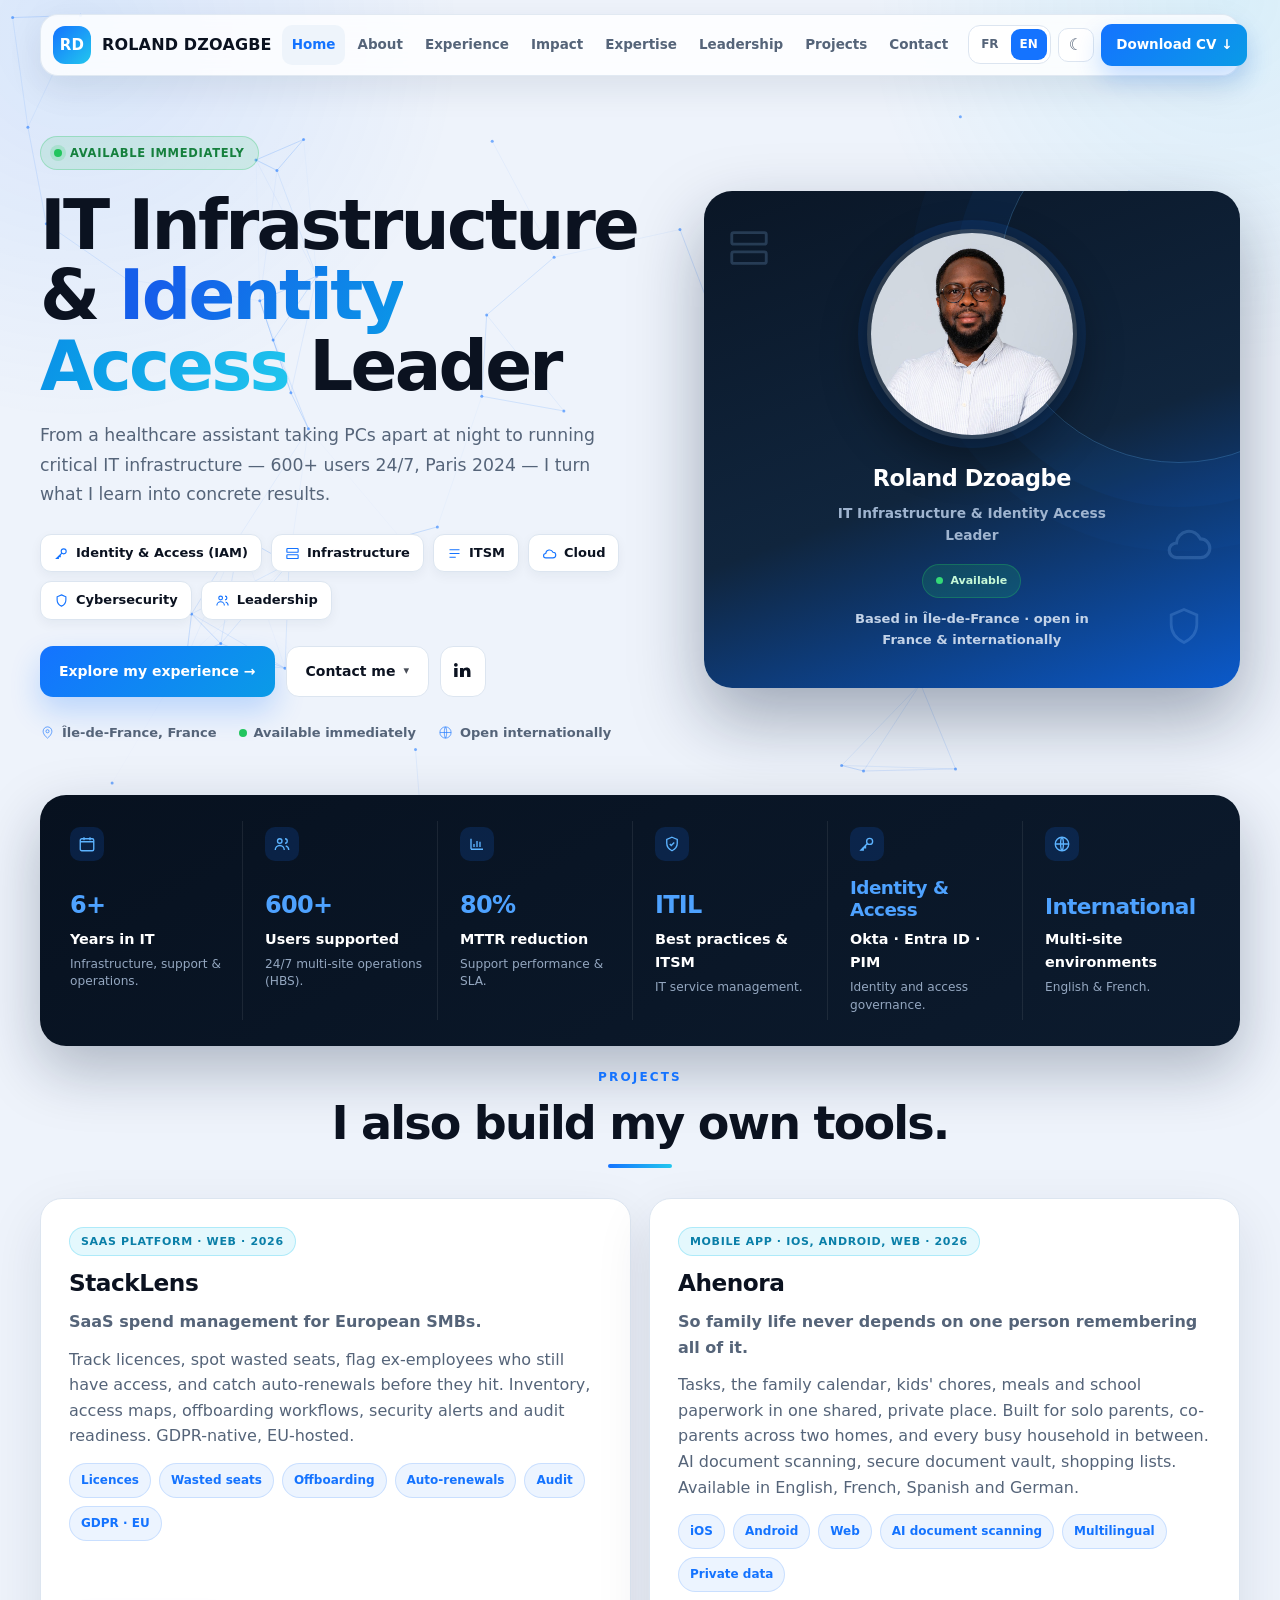
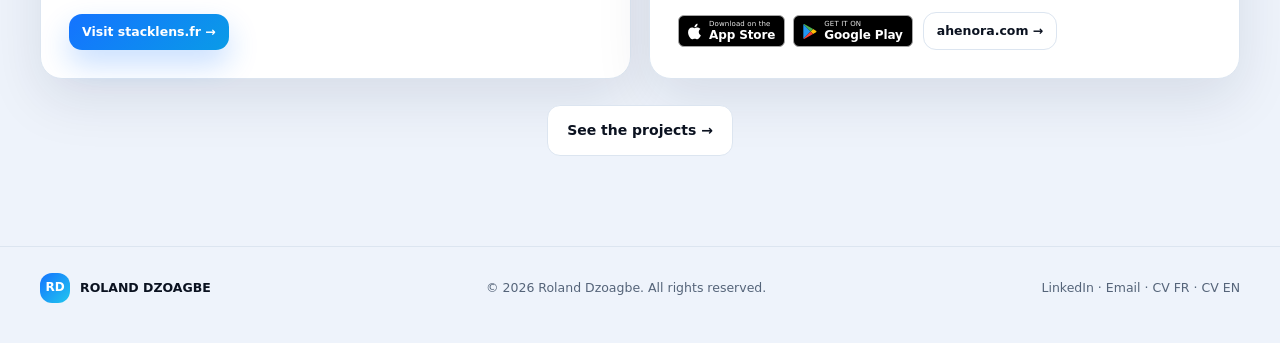
==== index.html @ 58fcc9ec "Align CV and portfolio dates with the official career record Bensoussan (Feb 2019 - Apr 2020, operat" ====
<!doctype html>
<html lang="fr">
<head>
  <meta charset="utf-8">
  <meta name="viewport" content="width=device-width, initial-scale=1">
  <title>Roland Dzoagbe | IT Infrastructure & Service Delivery Leader</title>
  <meta name="description" content="Roland Dzoagbe — Responsable Infrastructure, Opérations et Service Delivery IT. Microsoft 365, Azure, cybersécurité, ITSM et leadership.">
  <link rel="canonical" href="https://rdzoagbe.github.io/Portfolio.RDzoagbe/">
  <meta property="og:type" content="website">
  <meta property="og:url" content="https://rdzoagbe.github.io/Portfolio.RDzoagbe/">
  <meta property="og:site_name" content="Roland Dzoagbe — Portfolio">
  <meta property="og:title" content="Roland Dzoagbe | IT Infrastructure & Service Delivery Leader">
  <meta property="og:description" content="Roland Dzoagbe — Responsable Infrastructure, Opérations et Service Delivery IT. Microsoft 365, Azure, cybersécurité, ITSM et leadership.">
  <meta property="og:image" content="https://rdzoagbe.github.io/Portfolio.RDzoagbe/profile.jpg">
  <meta property="og:locale" content="fr_FR">
  <meta property="og:locale:alternate" content="en_US">
  <meta name="twitter:card" content="summary_large_image">
  <meta name="twitter:title" content="Roland Dzoagbe | IT Infrastructure & Service Delivery Leader">
  <meta name="twitter:description" content="Roland Dzoagbe — Responsable Infrastructure, Opérations et Service Delivery IT. Microsoft 365, Azure, cybersécurité, ITSM et leadership.">
  <meta name="twitter:image" content="https://rdzoagbe.github.io/Portfolio.RDzoagbe/profile.jpg">
  <meta name="color-scheme" content="light dark">
  <meta name="theme-color" content="#07111f">
  <meta name="build" content="20261009113933">
  <link rel="stylesheet" href="styles.css?v=20261009113933">
</head>
<body>
  <header class="nav" aria-label="Navigation principale">
    <a class="brand" href="index.html"><span class="logo">RD</span><span>ROLAND DZOAGBE</span></a>
    <nav class="navlinks">
      <a href="index.html" data-i18n="nav.home">Accueil</a><a href="about.html" data-i18n="nav.about">À propos</a><a href="experience.html" data-i18n="nav.exp">Expérience</a><a href="impact.html" data-i18n="nav.impact">Impact</a><a href="expertise.html" data-i18n="nav.expertise">Expertises</a><a href="leadership.html" data-i18n="nav.leadership">Leadership</a><a href="projects.html" data-i18n="nav.projects">Projets</a><a href="contact.html" data-i18n="nav.contact">Contact</a>
    </nav>
    <button class="icon-btn menu" id="menuBtn" type="button" aria-label="Menu">☰</button>
    <div class="nav-actions">
      <div class="lang" aria-label="Langue"><button id="frBtn" class="active" type="button">FR</button><button id="enBtn" type="button">EN</button></div>
      <button class="icon-btn" id="themeBtn" type="button" aria-label="Thème">☾</button>
      <a class="nav-cv" href="contact.html" data-i18n="nav.cv">Télécharger CV ↓</a>
    </div>
  </header>

  <main id="top">
<div class="page" id="home">
    <!-- HERO -->
    <section class="hero"><div class="container hero-grid">
      <div class="hero-copy reveal">
        <span class="badge" data-i18n="hero.badge">Disponible immédiatement</span>
        <h1><span data-i18n="hero.h1a">IT Infrastructure &amp; </span><span class="gradient" data-i18n="hero.h1b">Identity Access</span><span data-i18n="hero.h1c"> Leader</span></h1>
        <p class="hero-sub" data-i18n="hero.sub">Parti d'aide-soignant qui démontait des PC le soir, je pilote aujourd'hui des infrastructures IT critiques — 600+ utilisateurs en 24/7, Paris 2024 — en transformant ce que j'apprends en résultats concrets.</p>
        <div class="pills">
          <span class="pill"><svg viewBox="0 0 24 24" fill="none" stroke-width="1.8"><circle cx="15.5" cy="8.5" r="4"/><path d="M12.6 11.4L4 20v0h3v-3h3v-3z"/></svg><span data-i18n="pill.iam">Identités &amp; accès (IAM)</span></span>
          <span class="pill"><svg viewBox="0 0 24 24" fill="none" stroke-width="1.8"><rect x="3" y="4" width="18" height="6" rx="1"/><rect x="3" y="14" width="18" height="6" rx="1"/><path d="M7 7h.01M7 17h.01"/></svg><span data-i18n="pill.infra">Infrastructure</span></span>
          <span class="pill"><svg viewBox="0 0 24 24" fill="none" stroke-width="1.8"><path d="M4 6h16M4 12h16M4 18h10"/></svg>ITSM</span>
          <span class="pill"><svg viewBox="0 0 24 24" fill="none" stroke-width="1.8"><path d="M17.5 19a4.5 4.5 0 0 0 0-9 6 6 0 0 0-11.5 2A3.5 3.5 0 0 0 6 19z"/></svg>Cloud</span>
          <span class="pill"><svg viewBox="0 0 24 24" fill="none" stroke-width="1.8"><path d="M12 3l7 3v5c0 4.5-3 8-7 10-4-2-7-5.5-7-10V6z"/></svg>Cybersecurity</span>
          <span class="pill"><svg viewBox="0 0 24 24" fill="none" stroke-width="1.8"><circle cx="9" cy="8" r="3"/><path d="M3 20a6 6 0 0 1 12 0M16 5a3 3 0 0 1 0 6M21 20a6 6 0 0 0-4-5.6"/></svg>Leadership</span>
        </div>
        <div class="hero-actions">
          <a class="btn btn-primary" href="experience.html" data-i18n="hero.cta1">Découvrir mon parcours →</a>
          <div class="cdrop" id="cdrop">
            <button class="btn" id="contactBtn" type="button" aria-haspopup="true" aria-expanded="false"><span data-i18n="hero.cta2">Me contacter</span><span class="caret" aria-hidden="true">▾</span></button>
            <div class="cmenu" id="contactMenu" role="menu" aria-label="Contact">
              <a role="menuitem" href="mailto:rolanddzoagbe@gmail.com"><svg viewBox="0 0 24 24"><rect x="3" y="5" width="18" height="14" rx="2"/><path d="M3 7l9 6 9-6"/></svg>rolanddzoagbe@gmail.com</a>
              <a role="menuitem" href="tel:+33782884646"><svg viewBox="0 0 24 24"><path d="M22 16.9v3a2 2 0 0 1-2.2 2 19.8 19.8 0 0 1-8.6-3.1 19.5 19.5 0 0 1-6-6 19.8 19.8 0 0 1-3.1-8.7A2 2 0 0 1 4.1 2h3a2 2 0 0 1 2 1.7c.1 1 .4 1.9.7 2.8a2 2 0 0 1-.5 2.1L8.1 9.9a16 16 0 0 0 6 6l1.3-1.2a2 2 0 0 1 2.1-.5c.9.3 1.8.6 2.8.7a2 2 0 0 1 1.7 2z"/></svg>+33 7 82 88 46 46</a>
              <a role="menuitem" href="https://linkedin.com/in/r-dz" target="_blank" rel="noopener"><svg viewBox="0 0 24 24"><rect x="2" y="2" width="20" height="20" rx="3"/><path d="M6 9v8M6 6.5v.01M10 17v-4a2 2 0 0 1 4 0v4M10 11v6" stroke-width="1.6"/></svg>linkedin.com/in/r-dz</a>
              <a role="menuitem" href="https://github.com/rdzoagbe" target="_blank" rel="noopener"><svg viewBox="0 0 24 24"><path d="M9 19c-4 1.5-4-2-6-2m12 4v-3.5a3 3 0 0 0-.9-2.6c3-.3 6-1.5 6-6.6a5 5 0 0 0-1.4-3.5 4.6 4.6 0 0 0-.1-3.5s-1.1-.3-3.6 1.4a12 12 0 0 0-6.5 0C6.6 1.4 5.5 1.7 5.5 1.7a4.6 4.6 0 0 0-.1 3.5A5 5 0 0 0 4 8.7c0 5.1 3 6.3 6 6.6a3 3 0 0 0-.9 2.3V21"/></svg>github.com/rdzoagbe</a>
            </div>
          </div>
          <a class="btn btn-icon" href="https://linkedin.com/in/r-dz" target="_blank" rel="noopener" aria-label="LinkedIn"><svg width="18" height="18" viewBox="0 0 24 24" fill="currentColor"><path d="M4.98 3.5A2.5 2.5 0 1 1 0 3.5a2.5 2.5 0 0 1 4.98 0zM.25 8h4.5v12H.25zM8 8h4.3v1.64h.06c.6-1.13 2.06-2.32 4.24-2.32 4.54 0 5.37 2.99 5.37 6.88V20h-4.5v-5.9c0-1.41-.03-3.22-1.96-3.22-1.96 0-2.26 1.53-2.26 3.11V20H8z"/></svg></a>
        </div>
        <div class="hero-meta">
          <span><svg viewBox="0 0 24 24"><path d="M12 21s-7-5.2-7-11a7 7 0 0 1 14 0c0 5.8-7 11-7 11z"/><circle cx="12" cy="10" r="2.5"/></svg><span data-i18n="hero.loc">Île-de-France, France</span></span>
          <span><span class="dotg"></span><span data-i18n="hero.avail">Disponible immédiatement</span></span>
          <span><svg viewBox="0 0 24 24"><circle cx="12" cy="12" r="9"/><path d="M3 12h18M12 3c2.5 2.5 2.5 15 0 18M12 3c-2.5 2.5-2.5 15 0 18"/></svg><span data-i18n="hero.intl">Ouvert à l'international</span></span>
        </div>
      </div>
      <aside class="hero-card reveal">
        <div class="hc-icons">
          <svg style="width:46px;height:46px;left:22px;top:34px" viewBox="0 0 24 24"><rect x="3" y="4" width="18" height="6" rx="1"/><rect x="3" y="14" width="18" height="6" rx="1"/></svg>
          <svg style="width:50px;height:50px;right:26px;bottom:120px" viewBox="0 0 24 24"><path d="M17.5 19a4.5 4.5 0 0 0 0-9 6 6 0 0 0-11.5 2A3.5 3.5 0 0 0 6 19z"/></svg>
          <svg style="width:44px;height:44px;right:34px;bottom:40px" viewBox="0 0 24 24"><path d="M12 3l7 3v5c0 4.5-3 8-7 10-4-2-7-5.5-7-10V6z"/></svg>
        </div>
        <div class="portrait"><img src="./profile.jpg" alt="Roland Dzoagbe" loading="eager" onerror="this.style.display='none';this.nextElementSibling.style.display='flex'"><span class="initials">RD</span></div>
        <div class="hc-name">Roland Dzoagbe</div>
        <div class="hc-role" data-i18n="hero.cardrole">Responsable Infrastructure IT &amp; Gestion des identités</div>
        <div class="hc-tag"><span class="av" data-i18n="hero.cardav">Disponible</span><p data-i18n="hero.cardtxt">Basé en Île-de-France · ouvert France &amp; international</p></div>
      </aside>
    </div></section>

    <!-- STATS -->
    <div class="container reveal"><div class="stats-wrap"><div class="stats">
      <div class="stat"><span class="ic"><svg viewBox="0 0 24 24"><rect x="3" y="5" width="18" height="16" rx="2"/><path d="M3 9h18M8 3v4M16 3v4"/></svg></span><span class="val">6+</span><b data-i18n="st.1b">Ans d'expérience IT</b><span data-i18n="st.1d">Infrastructure, support & opérations.</span></div>
      <div class="stat"><span class="ic"><svg viewBox="0 0 24 24"><circle cx="9" cy="8" r="3"/><path d="M3 20a6 6 0 0 1 12 0M16 5a3 3 0 0 1 0 6M21 20a6 6 0 0 0-4-5.6"/></svg></span><span class="val">600+</span><b data-i18n="st.2b">Utilisateurs accompagnés</b><span data-i18n="st.2d">Opérations 24/7 multi-sites (HBS).</span></div>
      <div class="stat"><span class="ic"><svg viewBox="0 0 24 24"><path d="M4 19V5M4 19h16M8 16v-4M12 16V8M16 16v-7"/></svg></span><span class="val">80%</span><b data-i18n="st.3b">Réduction du MTTR</b><span data-i18n="st.3d">Performance support & SLA.</span></div>
      <div class="stat"><span class="ic"><svg viewBox="0 0 24 24"><path d="M12 3l7 3v5c0 4.5-3 8-7 10-4-2-7-5.5-7-10V6z"/><path d="M9 12l2 2 4-4"/></svg></span><span class="val">ITIL</span><b data-i18n="st.4b">Bonnes pratiques & ITSM</b><span data-i18n="st.4d">Gestion des services IT.</span></div>
      <div class="stat"><span class="ic"><svg viewBox="0 0 24 24" fill="none" stroke-width="1.8"><circle cx="15.5" cy="8.5" r="4"/><path d="M12.6 11.4L4 20v0h3v-3h3v-3z"/></svg></span><span class="val" style="font-size:1.15rem" data-i18n="st.5v">Identités &amp; accès</span><b data-i18n="st.5b">Okta · Entra ID · PIM</b><span data-i18n="st.5d">Gouvernance des identités et des accès.</span></div>
      <div class="stat"><span class="ic"><svg viewBox="0 0 24 24"><circle cx="12" cy="12" r="9"/><path d="M3 12h18M12 3c2.5 2.5 2.5 15 0 18M12 3c-2.5 2.5-2.5 15 0 18"/></svg></span><span class="val" style="font-size:1.35rem">International</span><b data-i18n="st.6b">Environnements multi-sites</b><span data-i18n="st.6d">Anglais & français.</span></div>
    </div></div></div>
    <!-- PROJECTS TEASER -->
    <section class="home-proj"><div class="container reveal">
      <span class="kicker" data-i18n="hp.kicker">Projets</span>
      <h2 class="sec-title" data-i18n="hp.title">Je construis aussi mes propres outils.</h2>
      <div class="title-underline"></div>
      <div class="proj-grid">
        <article class="proj-card">
          <span class="proj-type" data-i18n="hp.s.type">Plateforme SaaS · Web · 2026</span>
          <h3>StackLens</h3>
          <p class="proj-tagline" data-i18n="hp.s.tag">La gestion des dépenses SaaS pour les PME européennes.</p>
          <p data-i18n="hp.s.desc">Suivi des licences, détection des sièges inutilisés, alerte sur les anciens collaborateurs qui ont encore des accès, et anticipation des renouvellements automatiques avant qu'ils ne soient facturés. Inventaire, cartographie des accès, workflows d'offboarding, alertes de sécurité et préparation aux audits. Conforme RGPD, hébergé en Europe.</p>
          <div class="tags"><span class="tag" data-i18n="hp.s.t1">Licences</span><span class="tag" data-i18n="hp.s.t2">Sièges inutilisés</span><span class="tag" data-i18n="hp.s.t3">Offboarding</span><span class="tag" data-i18n="hp.s.t4">Renouvellements</span><span class="tag" data-i18n="hp.s.t5">Audit</span><span class="tag" data-i18n="hp.s.t6">RGPD · UE</span></div>
          <div class="proj-links"><a class="btn btn-primary" href="https://stacklens.fr" target="_blank" rel="noopener" data-i18n="hp.s.link">Voir stacklens.fr →</a></div>
        </article>
        <article class="proj-card">
          <span class="proj-type" data-i18n="hp.a.type">Application mobile · iOS, Android, Web · 2026</span>
          <h3>Ahenora</h3>
          <p class="proj-tagline" data-i18n="hp.a.tag">Pour que la vie de famille ne repose plus sur une seule mémoire.</p>
          <p data-i18n="hp.a.desc">Tâches, calendrier familial, corvées des enfants, repas et paperasse scolaire réunis dans un espace partagé et privé. Pensé pour les parents solos, les coparents entre deux foyers et toutes les familles occupées. Numérisation de documents par IA, coffre-fort sécurisé, listes de courses. Disponible en français, anglais, espagnol et allemand.</p>
          <div class="tags"><span class="tag" data-i18n="hp.a.t1">iOS</span><span class="tag" data-i18n="hp.a.t2">Android</span><span class="tag" data-i18n="hp.a.t3">Web</span><span class="tag" data-i18n="hp.a.t4">IA (scan de documents)</span><span class="tag" data-i18n="hp.a.t5">Multilingue</span><span class="tag" data-i18n="hp.a.t6">Données privées</span></div>
          <div class="proj-links"><div class="store-badges"><a class="store-badge" href="https://apps.apple.com/us/app/ahenora-family-organizer/id6806811163" target="_blank" rel="noopener" aria-label="Ahenora sur l'App Store"><svg viewBox="0 0 24 24" fill="currentColor" aria-hidden="true"><path d="M16.365 1.43c0 1.14-.493 2.27-1.177 3.08-.744.9-1.99 1.57-2.987 1.57-.12 0-.23-.02-.3-.03-.01-.06-.04-.22-.04-.39 0-1.15.572-2.27 1.206-2.98.804-.94 2.142-1.64 3.248-1.68.03.13.05.28.05.43zm4.565 15.71c-.03.07-.463 1.58-1.518 3.12-.945 1.34-1.94 2.71-3.43 2.71-1.517 0-1.9-.88-3.63-.88-1.698 0-2.302.91-3.67.91-1.377 0-2.332-1.26-3.428-2.8-1.287-1.82-2.323-4.63-2.323-7.28 0-4.28 2.797-6.55 5.552-6.55 1.448 0 2.675.95 3.6.95.865 0 2.222-1.01 3.902-1.01.613 0 2.886.06 4.374 2.19-.13.09-2.383 1.37-2.383 4.19 0 3.26 2.854 4.42 2.955 4.45z"/></svg><span><small data-i18n="hp.a.ios1">Télécharger dans l'</small><b>App Store</b></span></a><a class="store-badge" href="https://play.google.com/store/apps/details?id=com.householdcoo.app" target="_blank" rel="noopener" aria-label="Ahenora sur Google Play"><svg viewBox="0 0 24 24" aria-hidden="true"><path d="M3.61 1.81L13.5 12 3.61 22.19c-.25-.24-.36-.56-.36-.93V2.74c0-.37.11-.69.36-.93z" fill="#2196F3"/><path d="M17.05 15.55L13.5 12l3.55-3.55 4.09 2.35c.83.48.83 1.92 0 2.4z" fill="#FFC107"/><path d="M17.05 8.45L13.5 12 3.61 1.81c.4-.4 1.05-.5 1.6-.19z" fill="#4CAF50"/><path d="M17.05 15.55l-11.84 6.83c-.55.31-1.2.21-1.6-.19L13.5 12z" fill="#F44336"/></svg><span><small data-i18n="hp.a.and1">DISPONIBLE SUR</small><b>Google Play</b></span></a></div><a class="btn" href="https://ahenora.com" target="_blank" rel="noopener" data-i18n="hp.a.link">ahenora.com →</a></div>
        </article>
      </div>
      <div class="more"><a class="btn" href="projects.html" data-i18n="hp.more">Voir les projets →</a></div>
    </div></section>
    </div><!-- /home -->
  </main>

  <footer><div class="container footer-row">
    <span class="footer-brand"><span class="logo">RD</span>ROLAND DZOAGBE</span>
    <span data-i18n="foot.copy">© 2026 Roland Dzoagbe. Tous droits réservés.</span>
    <span><a href="https://linkedin.com/in/r-dz" target="_blank" rel="noopener">LinkedIn</a> · <a href="mailto:rolanddzoagbe@gmail.com">Email</a> · <a href="./Roland_Dzoagbe_FR.pdf?v=10" download>CV FR</a> · <a href="./Roland_Dzoagbe_EN.pdf?v=10" download>CV EN</a></span>
  </div></footer>
  <script src="app.js?v=20261009113933"></script>
</body>
</html>
---- styles.css ----
:root{--bg:#eef3fb;--surface:#fff;--surface2:#eef4fb;--text:#0b1220;--muted:#556479;--line:#dce5f0;--blue:#1473ff;--blue2:#0a9be7;--cyan:#22c7ee;--dark:#07111f;--dark2:#0d1b2d;--green:#22c55e;--shadow:0 20px 55px rgba(10,30,60,.10);--radius:22px;--max:1200px}
    *{box-sizing:border-box;margin:0;padding:0}html{scroll-behavior:smooth}
    body{font-family:Inter,ui-sans-serif,system-ui,-apple-system,BlinkMacSystemFont,"Segoe UI",sans-serif;background:var(--bg);color:var(--text);line-height:1.6;overflow-x:hidden}
    a{color:inherit;text-decoration:none}button{font:inherit}img{max-width:100%}
    body:before{content:"";position:fixed;inset:0;pointer-events:none;background:radial-gradient(circle at 6% 4%,rgba(20,115,255,.10),transparent 26%),radial-gradient(circle at 96% 0,rgba(34,199,238,.10),transparent 24%);z-index:-1}
    .container{width:min(var(--max),calc(100% - 40px));margin:auto}
    /* NAV */
    .nav{position:sticky;top:14px;z-index:100;margin:14px auto 0;width:min(var(--max),calc(100% - 26px));display:flex;align-items:center;gap:10px;padding:9px 12px;border:1px solid rgba(220,229,240,.85);background:rgba(255,255,255,.82);backdrop-filter:blur(18px);border-radius:18px;box-shadow:0 12px 35px rgba(10,30,60,.09)}
    .brand{display:flex;align-items:center;gap:11px;font-weight:900;margin-right:auto;white-space:nowrap;letter-spacing:.01em}
    .logo{display:grid;place-items:center;width:38px;height:38px;border-radius:12px;background:linear-gradient(135deg,var(--blue),var(--cyan));color:#fff;font-weight:900;font-size:15px}
    .navlinks{display:flex;gap:2px;align-items:center}
    .navlinks a{padding:9px 10px;border-radius:10px;color:var(--muted);font-size:13.5px;font-weight:700;white-space:nowrap}
    .navlinks a:hover,.navlinks a.active{background:var(--surface2);color:var(--blue)}
    .nav-actions{display:flex;gap:7px;align-items:center}
    .icon-btn{border:1px solid var(--line);background:var(--surface);color:var(--muted);border-radius:10px;padding:8px 10px;cursor:pointer;font-weight:800;line-height:1}
    .lang{display:flex;gap:3px;padding:3px;border:1px solid var(--line);border-radius:12px;background:var(--surface)}
    .lang button{border:0;background:transparent;border-radius:9px;padding:6px 9px;color:var(--muted);font-size:12px;font-weight:900;cursor:pointer}
    .lang button.active{background:var(--blue);color:#fff}
    .nav-cv{display:inline-flex;align-items:center;gap:7px;white-space:nowrap;background:linear-gradient(135deg,var(--blue),var(--blue2));color:#fff!important;padding:10px 15px;border-radius:11px;font-weight:800;font-size:13.5px;box-shadow:0 12px 26px rgba(20,115,255,.24)}
    .menu{display:none}
    /* HERO */
    .hero{padding:60px 0 30px}
    .hero-grid{display:grid;grid-template-columns:1.08fr .92fr;gap:34px;align-items:center}
    .badge{display:inline-flex;align-items:center;gap:8px;padding:7px 13px;border-radius:999px;background:rgba(34,197,94,.12);border:1px solid rgba(34,197,94,.28);color:#15803d;font-size:11.5px;font-weight:900;letter-spacing:.06em;text-transform:uppercase}
    .badge:before{content:"";width:8px;height:8px;border-radius:50%;background:var(--green);box-shadow:0 0 0 4px rgba(34,197,94,.18)}
    [data-theme=dark] .badge{color:#7ff0a6}
    .hero h1{font-size:clamp(2.6rem,5.4vw,4.6rem);line-height:1.02;letter-spacing:-.04em;margin:20px 0 0;font-weight:900}
    .gradient{background:linear-gradient(120deg,#155eea 10%,#0a9be7 60%,#22c7ee);-webkit-background-clip:text;background-clip:text;color:transparent}
    .hero-sub{color:var(--muted);font-size:1.08rem;line-height:1.7;max-width:560px;margin-top:20px}
    .pills{display:flex;flex-wrap:wrap;gap:9px;margin-top:24px}
    .pill{display:inline-flex;align-items:center;gap:7px;padding:8px 13px;border-radius:11px;background:var(--surface);border:1px solid var(--line);font-size:13px;font-weight:750;box-shadow:0 4px 12px rgba(10,30,60,.05)}
    .pill svg{width:15px;height:15px;stroke:var(--blue)}
    .hero-actions{display:flex;flex-wrap:wrap;gap:11px;margin-top:26px}
    .btn{display:inline-flex;align-items:center;justify-content:center;gap:8px;border-radius:13px;padding:13px 19px;border:1px solid var(--line);font-weight:800;font-size:14px;cursor:pointer;transition:.2s;background:var(--surface);color:var(--text)}
    .btn:hover{transform:translateY(-2px)}
    .btn-primary{background:linear-gradient(135deg,var(--blue),var(--blue2));color:#fff;border:0;box-shadow:0 14px 30px rgba(20,115,255,.24)}
    .btn-icon{width:46px;padding:13px 0}
    .cdrop{position:relative}
    .caret{transition:transform .2s;font-size:.8em;opacity:.75}
    .cdrop.open .caret{transform:rotate(180deg)}
    .cmenu{position:absolute;top:calc(100% + 9px);left:0;z-index:60;min-width:260px;background:var(--surface);border:1px solid var(--line);border-radius:15px;box-shadow:0 22px 55px rgba(10,30,60,.18);padding:8px;display:none;flex-direction:column;gap:2px}
    .cdrop.open .cmenu{display:flex}
    .cmenu a{display:flex;align-items:center;gap:11px;padding:11px 12px;border-radius:11px;font-size:.87rem;font-weight:700;color:var(--text)}
    .cmenu a:hover{background:var(--surface2);color:var(--blue)}
    .cmenu svg{width:16px;height:16px;stroke:var(--blue);fill:none;stroke-width:1.7;flex:none}
    .cdrop-wide{width:100%}.cdrop-wide .cbtn-wide{width:100%;justify-content:space-between}.cdrop-wide .cmenu{left:0;right:0;min-width:0}
    .page{display:block}
    @keyframes pagein{from{opacity:0;transform:translateY(10px)}to{opacity:1;transform:none}}
    @media(prefers-reduced-motion:reduce){.page.active{animation:none}}
    .hero-meta{display:flex;flex-wrap:wrap;gap:8px 22px;margin-top:26px;color:var(--muted);font-size:13px;font-weight:650}
    .hero-meta span{display:inline-flex;align-items:center;gap:7px}
    .hero-meta svg{width:15px;height:15px;stroke:var(--blue);fill:none}
    .dotg{width:8px;height:8px;border-radius:50%;background:var(--green)}
    /* HERO CARD */
    .hero-card{position:relative;border-radius:28px;padding:38px 26px;min-height:440px;background:linear-gradient(160deg,#0a1626,#10253d 55%,#0b5acb);box-shadow:0 30px 70px rgba(8,25,55,.35);overflow:hidden;display:flex;flex-direction:column;align-items:center;justify-content:center;text-align:center}
    .hero-card:after{content:"";position:absolute;width:360px;height:360px;border:1px solid rgba(90,180,255,.28);border-radius:50%;right:-120px;top:-90px;box-shadow:0 0 0 44px rgba(20,115,255,.05),0 0 0 88px rgba(20,115,255,.03)}
    .hc-icons{position:absolute;inset:0;pointer-events:none;opacity:.4}
    .hc-icons svg{position:absolute;stroke:rgba(150,200,255,.5);fill:none;stroke-width:1.5}
    .portrait{position:relative;z-index:1;width:210px;height:210px;border-radius:50%;overflow:hidden;margin:0 auto;border:4px solid rgba(255,255,255,.14);box-shadow:0 18px 45px rgba(0,0,0,.42),0 0 0 9px rgba(20,115,255,.12)}
    .portrait img{width:100%;height:100%;object-fit:cover;object-position:50% 16%}
    .portrait .initials{display:none;position:absolute;inset:0;align-items:center;justify-content:center;font-size:4.6rem;font-weight:950;color:rgba(255,255,255,.22)}
    .hc-name{position:relative;z-index:2;color:#fff;font-weight:800;font-size:1.4rem;letter-spacing:-.02em;margin-top:22px}
    .hc-role{position:relative;z-index:2;color:#9fb4cf;font-size:.86rem;font-weight:600;margin-top:5px;max-width:270px}
    .hc-tag{position:relative;z-index:2;margin-top:18px;display:flex;flex-direction:column;align-items:center;gap:10px;color:#fff}
    .hc-tag .av{display:inline-flex;align-items:center;gap:7px;padding:7px 13px;border-radius:999px;background:rgba(34,197,94,.16);border:1px solid rgba(34,197,94,.3);color:#c7f9d8;font-size:11px;font-weight:900}
    .hc-tag .av:before{content:"";width:7px;height:7px;border-radius:50%;background:#34d977}
    .hc-tag p{color:#c3d3e8;font-size:.82rem;font-weight:600;max-width:280px}
    /* STATS */
    .stats-wrap{background:linear-gradient(150deg,#07111f,#0c1b2e);border-radius:26px;padding:26px 22px;box-shadow:0 24px 60px rgba(8,25,55,.28);margin:22px 0 12px}
    .stats{display:grid;grid-template-columns:repeat(6,1fr);gap:14px}
    .stat{display:flex;flex-direction:column;padding:6px 8px;border-right:1px solid rgba(255,255,255,.08)}
    .stat:last-child{border-right:0}
    .stat .ic{width:34px;height:34px;border-radius:10px;display:grid;place-items:center;background:rgba(20,115,255,.16);margin-bottom:12px}
    .stat .ic svg{width:18px;height:18px;stroke:#5cb3ff;fill:none;stroke-width:1.8}
    .stat .val{color:#4ea2ff;font-weight:900;font-size:1.5rem;letter-spacing:-.03em;line-height:1.15;min-height:2.9rem;display:flex;align-items:flex-end}
    .stat b{color:#fff;font-size:.9rem;margin:8px 0 5px;font-weight:800}
    .stat span{color:#94a7c0;font-size:.76rem;line-height:1.45}
    /* SECTIONS */
    section{padding:76px 0;scroll-margin-top:96px}
    .kicker{display:block;text-align:center;color:var(--blue);font-size:12px;font-weight:900;letter-spacing:.18em;text-transform:uppercase;margin-bottom:12px}
    .kicker.left{text-align:left}
    .sec-title{text-align:center;font-size:clamp(1.9rem,3.6vw,2.9rem);letter-spacing:-.04em;line-height:1.05;font-weight:900}
    .sec-title.left{text-align:left}
    .sec-intro{text-align:center;color:var(--muted);max-width:640px;margin:14px auto 0;line-height:1.7}
    .sec-intro.left{text-align:left;margin-left:0}
    .title-underline{width:64px;height:4px;border-radius:3px;background:linear-gradient(90deg,var(--blue),var(--cyan));margin:16px auto 0}
    .dark-section{background:linear-gradient(160deg,#07111f,#0c1b2e);color:#fff}
    .dark-section .sec-title,.dark-section .sec-intro{color:#fff}.dark-section .sec-intro{color:#aebed2}
    /* EXPERTISE */
    .exp-grid{display:grid;grid-template-columns:repeat(3,1fr);gap:18px;margin-top:44px}
    .exp-card{background:var(--surface);border:1px solid var(--line);border-radius:20px;padding:26px;box-shadow:var(--shadow);transition:.2s}
    .exp-card:hover{transform:translateY(-4px);border-color:rgba(20,115,255,.35)}
    .exp-ic{width:52px;height:52px;border-radius:14px;display:grid;place-items:center;background:linear-gradient(135deg,rgba(20,115,255,.14),rgba(34,199,238,.14));margin-bottom:16px}
    .exp-ic svg{width:24px;height:24px;stroke:var(--blue);fill:none;stroke-width:1.7}
    .exp-card h3{font-size:1.12rem;margin-bottom:9px;letter-spacing:-.02em}
    .exp-card p{color:var(--muted);font-size:.92rem;line-height:1.65}
    .tools{margin-top:22px;background:var(--surface);border:1px solid var(--line);border-radius:20px;padding:22px 24px;box-shadow:var(--shadow)}
    .tools h3{font-size:1rem;margin-bottom:14px}
    .tags{display:flex;flex-wrap:wrap;gap:8px}
    .tag{padding:7px 11px;border-radius:999px;background:rgba(20,115,255,.08);border:1px solid rgba(20,115,255,.16);color:var(--blue);font-size:12px;font-weight:750}
    /* IMPACT */
    .impact-grid{display:grid;grid-template-columns:repeat(3,1fr);gap:18px;margin-top:44px}
    .impact-card{padding:26px;border:1px solid rgba(148,163,184,.2);border-radius:22px;background:rgba(255,255,255,.05);display:flex;flex-direction:column}
    .impact-ic{width:50px;height:50px;border-radius:14px;display:grid;place-items:center;background:rgba(20,115,255,.16);margin-bottom:16px}
    .impact-ic svg{width:24px;height:24px;stroke:#6fc3ff;fill:none;stroke-width:1.7}
    .impact-card h3{font-size:1.2rem;letter-spacing:-.02em;margin-bottom:12px}
    .impact-card ul{list-style:none;display:grid;gap:9px;margin-bottom:20px}
    .impact-card li{color:#b9c8dc;font-size:.9rem;line-height:1.5;padding-left:22px;position:relative}
    .impact-card li:before{content:"";position:absolute;left:0;top:7px;width:12px;height:8px;border-left:2px solid #4ea2ff;border-bottom:2px solid #4ea2ff;transform:rotate(-45deg)}
    .results{margin-top:auto;border-top:1px solid rgba(255,255,255,.1);padding-top:16px}
    .results .rlabel{color:#7fb2e0;font-size:10px;font-weight:900;letter-spacing:.14em;text-transform:uppercase;margin-bottom:11px}
    .metrics{display:flex;gap:18px;flex-wrap:wrap}
    .metric{display:flex;flex-direction:column}
    .metric b{color:#fff;font-size:1.25rem;font-weight:900;letter-spacing:-.02em}
    .metric span{color:#93a6c0;font-size:.7rem;margin-top:2px}
    /* TIMELINE */
    .timeline{position:relative;display:grid;gap:16px;margin-top:44px}
    .timeline:before{content:"";position:absolute;left:20px;top:24px;bottom:24px;width:2px;background:linear-gradient(var(--blue),rgba(20,115,255,.08))}
    .job{display:grid;grid-template-columns:42px 1fr;gap:18px;position:relative}
    .dot{width:42px;height:42px;border-radius:13px;background:linear-gradient(135deg,var(--blue),var(--cyan));color:#fff;display:grid;place-items:center;font-size:11px;font-weight:900;z-index:1;box-shadow:0 10px 22px rgba(20,115,255,.2)}
    .job-card{background:var(--surface);border:1px solid var(--line);border-radius:20px;padding:22px;box-shadow:var(--shadow)}
    .job-card .period{color:var(--blue);font-size:11px;font-weight:900;letter-spacing:.09em;text-transform:uppercase}
    .job-card h3{font-size:1.15rem;margin:6px 0 3px;letter-spacing:-.02em}
    .company{color:var(--muted);font-size:.88rem;font-weight:700}
    .job-tag{display:inline-block;margin-top:9px;padding:4px 10px;border-radius:999px;background:rgba(245,158,11,.12);border:1px solid rgba(245,158,11,.25);color:#9a6500;font-size:10px;font-weight:800}
    [data-theme=dark] .job-tag{color:#ffd166}
    .job-card ul{margin:14px 0 0 18px;display:grid;gap:6px}
    .job-card li{color:var(--muted);font-size:.9rem;line-height:1.6}
    /* LEADERSHIP / RECS */
    .recs{display:grid;grid-template-columns:repeat(3,1fr);gap:16px;margin-top:44px}
    .rec{background:var(--surface);border:1px solid var(--line);border-radius:20px;padding:24px;box-shadow:var(--shadow);display:flex;flex-direction:column;justify-content:space-between}
    .qmark{font-size:2.6rem;line-height:.6;color:var(--blue);font-weight:900;margin-bottom:12px}
    .quote{color:var(--muted);font-size:.9rem;line-height:1.7}
    .author{margin-top:18px;font-weight:900;font-size:.95rem}
    .author small{display:block;color:var(--muted);font-weight:600;margin-top:2px}
    /* CONTACT */
    .about-grid{display:grid;grid-template-columns:1.15fr .85fr;gap:20px;margin-top:44px;align-items:start}
    .about-card{background:var(--surface);border:1px solid var(--line);border-radius:22px;padding:28px;box-shadow:var(--shadow)}
    .about-card p{color:var(--muted);line-height:1.75;font-size:.96rem}
    .about-card h3{font-size:1.15rem;margin-bottom:12px}
    .opps h4{font-size:12px;font-weight:900;letter-spacing:.1em;text-transform:uppercase;color:var(--blue);margin:18px 0 12px}
    .contact-card{background:linear-gradient(150deg,#07111f,#12305a);color:#fff;border-radius:22px;padding:26px;box-shadow:var(--shadow)}
    .contact-card h3{font-size:1.1rem;margin-bottom:16px}
    .clist{display:grid;gap:9px;margin-bottom:18px}
    .clist a{display:flex;align-items:center;gap:11px;padding:12px 14px;border:1px solid rgba(255,255,255,.13);border-radius:13px;background:rgba(255,255,255,.06);font-weight:700;font-size:.88rem;color:#eaf2ff}
    .clist a:hover{border-color:rgba(90,180,255,.5)}
    .clist svg{width:17px;height:17px;stroke:#6fc3ff;fill:none;stroke-width:1.7;flex:none}
    .contact-card .btn-primary{width:100%;margin-bottom:14px}
    .cv-row{display:grid;grid-template-columns:1fr 1fr;gap:9px}
    .cv-row a{display:flex;justify-content:space-between;align-items:center;padding:12px 14px;border-radius:12px;border:1px solid rgba(255,255,255,.13);background:rgba(255,255,255,.06);color:#eaf2ff;font-weight:800;font-size:.85rem}
    .cv-row a:hover{border-color:rgba(90,180,255,.5)}
    footer{padding:26px 0 40px;border-top:1px solid var(--line);color:var(--muted);font-size:12.5px;margin-top:20px}
    .footer-row{display:flex;justify-content:space-between;gap:16px;flex-wrap:wrap;align-items:center}
    .footer-brand{display:flex;align-items:center;gap:10px;font-weight:900;color:var(--text)}
    .footer-brand .logo{width:30px;height:30px;font-size:12px}
    /* DARK THEME */
    [data-theme=dark]{--bg:#07111f;--surface:#0e1b2c;--surface2:#13243a;--text:#edf5ff;--muted:#a7b6cc;--line:#21334b;--shadow:0 20px 55px rgba(0,0,0,.4)}
    [data-theme=dark] .nav{background:rgba(10,22,38,.85);border-color:#1d3048}
    [data-theme=dark] .navlinks a:hover,[data-theme=dark] .navlinks a.active,[data-theme=dark] .icon-btn,[data-theme=dark] .lang,[data-theme=dark] .pill{background:#102239;color:#b9c8dc}
    [data-theme=dark] .navlinks a{color:#a7b6cc}
    [data-theme=dark] .pill{border-color:#21334b}
    /* REVEAL */
    .reveal{opacity:0;transform:translateY(18px);transition:.6s ease}.reveal.visible{opacity:1;transform:none}
    @media(prefers-reduced-motion:reduce){.reveal{opacity:1;transform:none;transition:none}.btn:hover{transform:none}}
    @media(max-width:1050px){.navlinks{display:none}.menu{display:block}.hero-grid,.about-grid{grid-template-columns:1fr}.exp-grid,.impact-grid,.recs{grid-template-columns:repeat(2,1fr)}.stats{grid-template-columns:repeat(3,1fr)}.stat{border-right:0;border-bottom:1px solid rgba(255,255,255,.07);padding-bottom:14px}.stat:nth-last-child(-n+3){border-bottom:0}}
    @media(max-width:720px){.container{width:min(var(--max),calc(100% - 26px))}.nav{top:8px}.nav-cv{display:none}.hero{padding-top:40px}.exp-grid,.impact-grid,.recs,.cv-row{grid-template-columns:1fr}.stats{grid-template-columns:repeat(2,1fr)}.stat:nth-last-child(-n+3){border-bottom:1px solid rgba(255,255,255,.07)}.stat:nth-last-child(-n+2){border-bottom:0}.portrait{height:300px}.job{grid-template-columns:34px 1fr;gap:12px}.dot{width:34px;height:34px}.timeline:before{left:16px}}
    @media(max-width:470px){.brand span:not(.logo){display:none}.nav{gap:6px;padding:8px}.nav-cv{padding:9px 11px}}
:root{--fx:20,115,255}
:root[data-theme=dark]{--fx:120,180,255}
#bgfx{position:fixed;inset:0;z-index:-1;pointer-events:none}
.about-card.story .lead{font-size:1.18rem;font-weight:750;color:var(--text);line-height:1.5;margin:0 0 16px;border-left:3px solid var(--blue);padding-left:15px}
.about-card.story p{margin-bottom:13px}
.about-card.story p:last-of-type{margin-bottom:0}
.about-card.story .tags{margin-top:20px}
.edu-head{font-family:inherit;text-align:center;font-size:1.4rem;font-weight:800;letter-spacing:-.02em;margin:46px 0 18px;color:var(--text)}
.edu-grid{display:grid;grid-template-columns:1fr 1fr;gap:18px}
.edu-grid ul{list-style:none;display:grid;gap:10px;margin-top:8px}
.edu-grid li{color:var(--muted);font-size:.92rem;line-height:1.5;padding-left:18px;position:relative}
.edu-grid li:before{content:"";position:absolute;left:0;top:8px;width:7px;height:7px;border-radius:50%;background:var(--blue)}
@media(max-width:720px){.edu-grid{grid-template-columns:1fr}}

/* ---- Projects ---- */
.proj-grid{display:grid;grid-template-columns:repeat(2,1fr);gap:18px;margin-top:44px}
.proj-card{background:var(--surface);border:1px solid var(--line);border-radius:22px;padding:28px;box-shadow:var(--shadow);display:flex;flex-direction:column;gap:12px;transition:.2s}
.proj-card:hover{transform:translateY(-3px)}
.proj-type{display:inline-block;align-self:flex-start;padding:5px 11px;border-radius:999px;background:rgba(34,199,238,.12);border:1px solid rgba(34,199,238,.28);color:#0a7fa8;font-size:11px;font-weight:800;letter-spacing:.06em;text-transform:uppercase}
[data-theme=dark] .proj-type{color:#7fdcf3}
.proj-card h3{font-size:1.45rem;letter-spacing:-.02em;margin:2px 0 0;line-height:1.15}
.proj-tagline{color:var(--text);font-weight:750;margin:0}
.proj-card p{color:var(--muted);line-height:1.6;margin:0}
.proj-card .tags{margin-top:2px}
.proj-links{display:flex;flex-wrap:wrap;gap:10px;margin-top:auto;padding-top:8px}
.proj-links .btn{padding:10px 15px;font-size:13px}
.proj-note{margin-top:22px;background:var(--surface);border:1px solid var(--line);border-radius:20px;padding:22px 24px;box-shadow:var(--shadow)}
.proj-note h3{margin-bottom:6px}
.proj-note ul{list-style:none;display:grid;gap:9px;margin-top:10px}
.proj-note li{color:var(--muted);line-height:1.55;font-size:.95rem}
.proj-intro{max-width:760px;margin:22px auto 0;text-align:center;color:var(--muted);line-height:1.65;font-size:1.02rem}
.home-proj{padding:10px 0 70px}
.home-proj .proj-grid{margin-top:30px}
.home-proj .more{display:flex;justify-content:center;margin-top:26px}
.tools-note{margin-top:14px;color:var(--muted);line-height:1.6;font-size:.95rem}
@media(max-width:720px){.proj-grid{grid-template-columns:1fr}}

/* ---- Store badges ---- */
.store-badges{display:flex;gap:8px;flex-wrap:wrap;align-items:center}
.store-badge{display:inline-flex;align-items:center;gap:6px;background:#000;color:#fff;border:1px solid #a6a6a6;border-radius:6px;padding:4px 9px 4px 7px;text-decoration:none;line-height:1;height:32px;cursor:pointer;transition:.2s}
.store-badge:hover{transform:translateY(-1px);box-shadow:0 8px 18px rgba(0,0,0,.22)}
.store-badge svg{width:17px;height:17px;flex:none}
.store-badge small{display:block;font-size:7px;letter-spacing:.02em;opacity:.92;text-transform:none;margin-bottom:1px}
.store-badge b{display:block;font-size:12px;font-weight:700;letter-spacing:-.01em}
.proj-links .btn{padding:8px 13px;font-size:12.5px;min-height:32px}
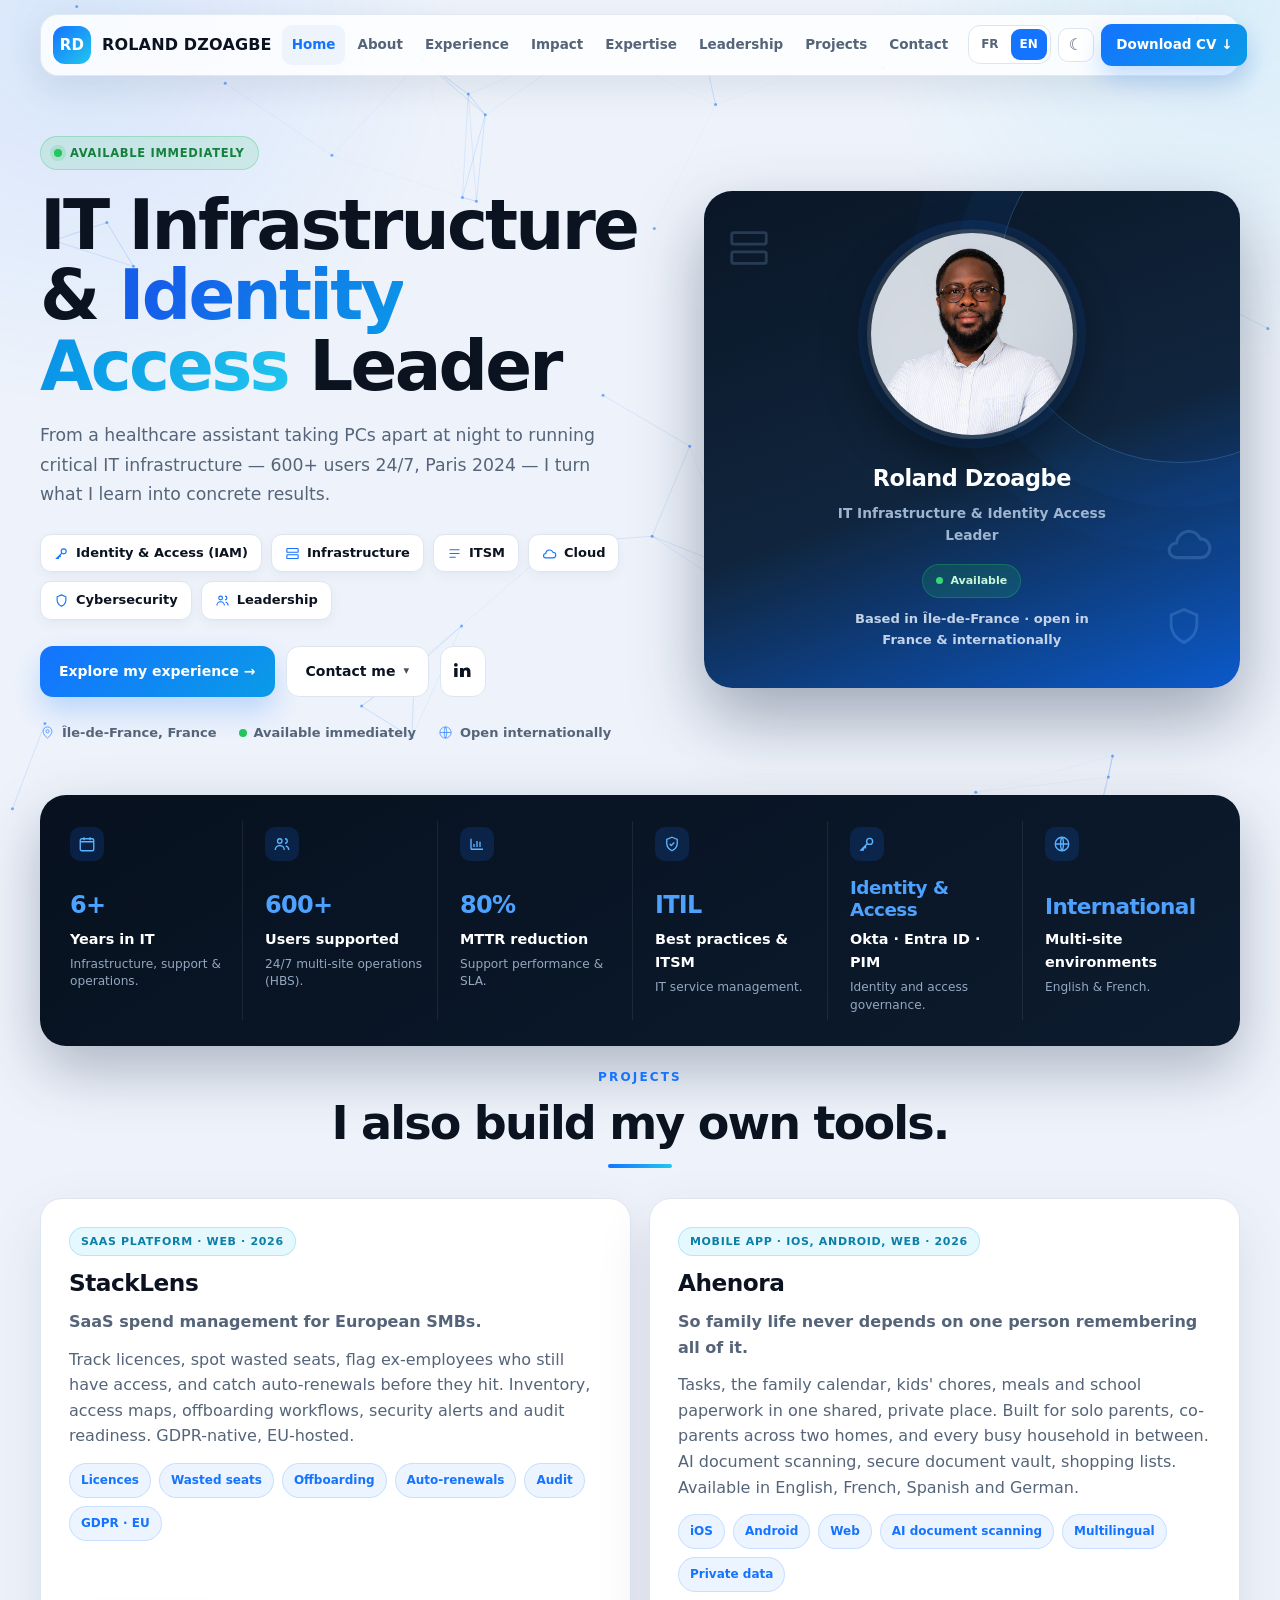
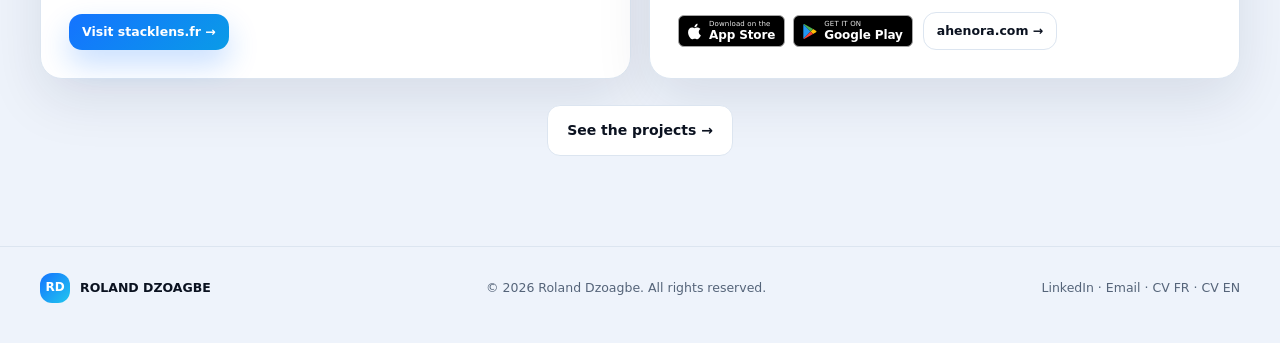
==== commit edf2c94e: "Add Jamf (AUP, Zenly) to CVs and portfolio; bump CV cache to v11 Co-Authored-By: Claude Opus 5.5 <no" ====
--- a/index.html
+++ b/index.html
@@ -20,8 +20,8 @@
   <meta name="twitter:image" content="https://rdzoagbe.github.io/Portfolio.RDzoagbe/profile.jpg">
   <meta name="color-scheme" content="light dark">
   <meta name="theme-color" content="#07111f">
-  <meta name="build" content="20261009113933">
-  <link rel="stylesheet" href="styles.css?v=20261009113933">
+  <meta name="build" content="20261021114905">
+  <link rel="stylesheet" href="styles.css?v=20261021114905">
 </head>
 <body>
   <header class="nav" aria-label="Navigation principale">
@@ -125,8 +125,8 @@
   <footer><div class="container footer-row">
     <span class="footer-brand"><span class="logo">RD</span>ROLAND DZOAGBE</span>
     <span data-i18n="foot.copy">© 2026 Roland Dzoagbe. Tous droits réservés.</span>
-    <span><a href="https://linkedin.com/in/r-dz" target="_blank" rel="noopener">LinkedIn</a> · <a href="mailto:rolanddzoagbe@gmail.com">Email</a> · <a href="./Roland_Dzoagbe_FR.pdf?v=10" download>CV FR</a> · <a href="./Roland_Dzoagbe_EN.pdf?v=10" download>CV EN</a></span>
+    <span><a href="https://linkedin.com/in/r-dz" target="_blank" rel="noopener">LinkedIn</a> · <a href="mailto:rolanddzoagbe@gmail.com">Email</a> · <a href="./Roland_Dzoagbe_FR.pdf?v=11" download>CV FR</a> · <a href="./Roland_Dzoagbe_EN.pdf?v=11" download>CV EN</a></span>
   </div></footer>
-  <script src="app.js?v=20261009113933"></script>
+  <script src="app.js?v=20261021114905"></script>
 </body>
 </html>
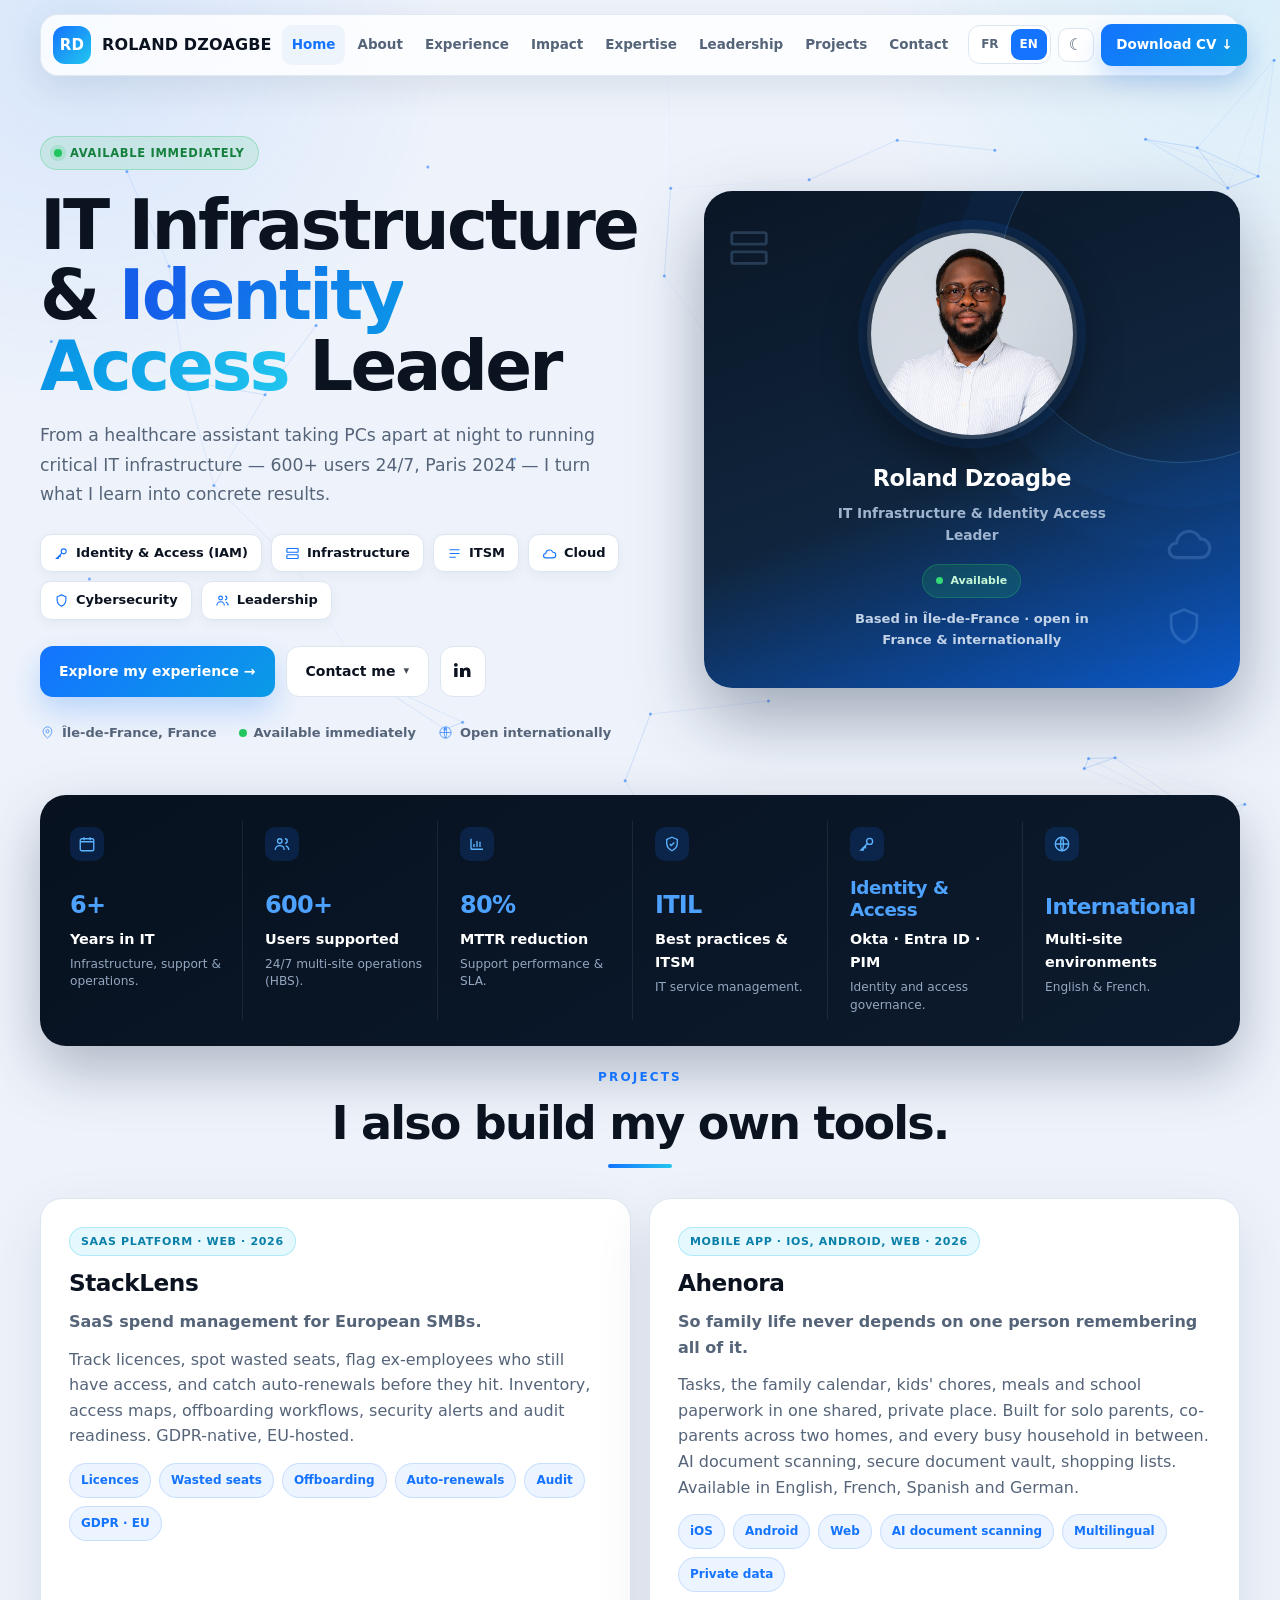
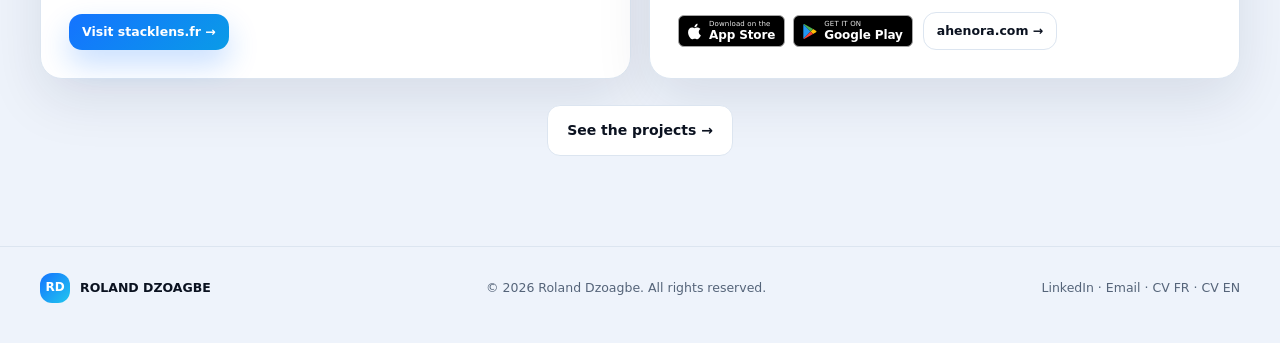
==== commit 8fa63edb: "Add the business card, PDF and contact file to the services page Co-Authored-By: Claude Opus 5.5 <no" ====
--- a/index.html
+++ b/index.html
@@ -20,8 +20,8 @@
   <meta name="twitter:image" content="https://rdzoagbe.github.io/Portfolio.RDzoagbe/profile.jpg">
   <meta name="color-scheme" content="light dark">
   <meta name="theme-color" content="#07111f">
-  <meta name="build" content="20261021114905">
-  <link rel="stylesheet" href="styles.css?v=20261021114905">
+  <meta name="build" content="20261023072103">
+  <link rel="stylesheet" href="styles.css?v=20261023072103">
 </head>
 <body>
   <header class="nav" aria-label="Navigation principale">
@@ -127,6 +127,6 @@
     <span data-i18n="foot.copy">© 2026 Roland Dzoagbe. Tous droits réservés.</span>
     <span><a href="https://linkedin.com/in/r-dz" target="_blank" rel="noopener">LinkedIn</a> · <a href="mailto:rolanddzoagbe@gmail.com">Email</a> · <a href="./Roland_Dzoagbe_FR.pdf?v=11" download>CV FR</a> · <a href="./Roland_Dzoagbe_EN.pdf?v=11" download>CV EN</a></span>
   </div></footer>
-  <script src="app.js?v=20261021114905"></script>
+  <script src="app.js?v=20261023072103"></script>
 </body>
 </html>
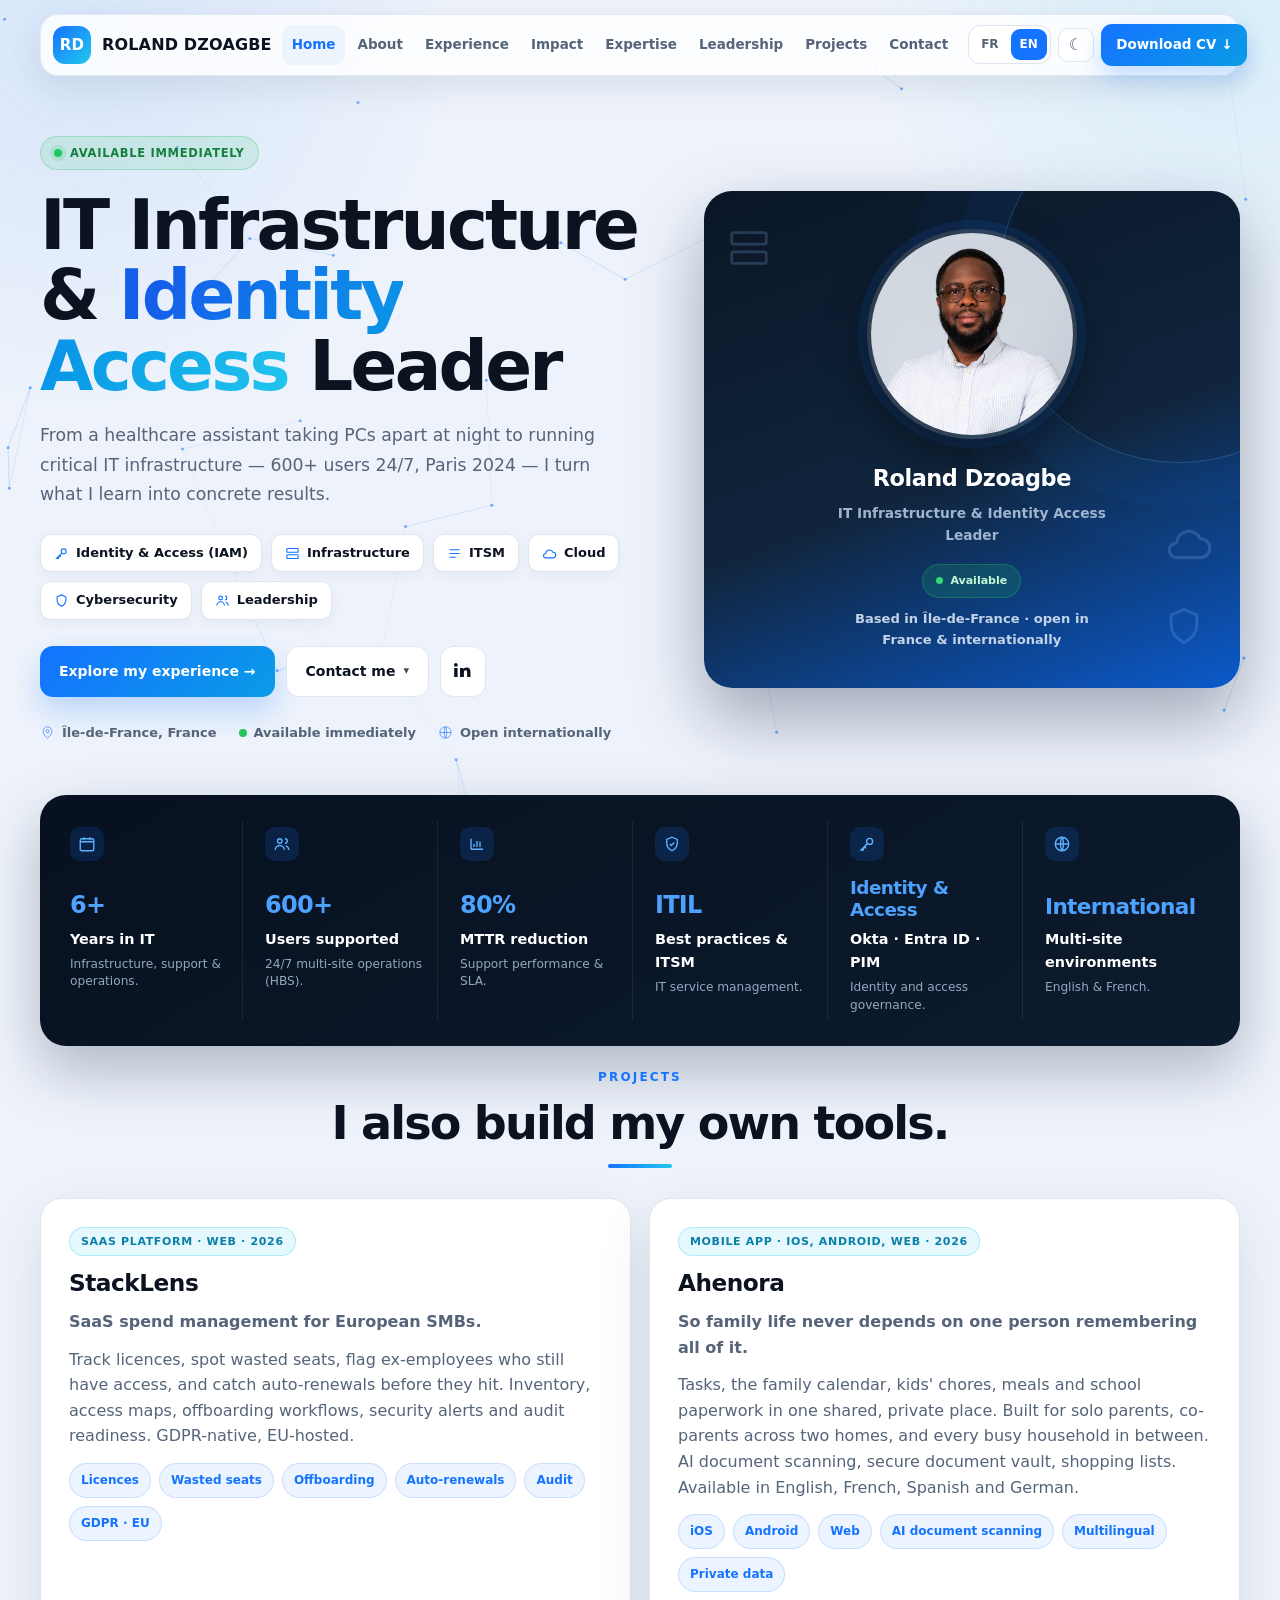
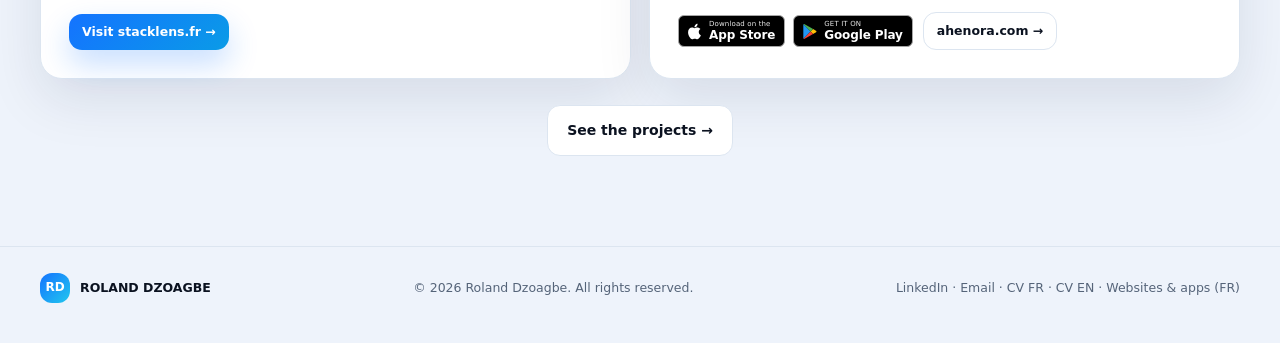
==== commit f026342b: "Link the services page from the projects page and every footer Co-Authored-By: Claude Opus 5.5 <nore" ====
--- a/index.html
+++ b/index.html
@@ -20,8 +20,8 @@
   <meta name="twitter:image" content="https://rdzoagbe.github.io/Portfolio.RDzoagbe/profile.jpg">
   <meta name="color-scheme" content="light dark">
   <meta name="theme-color" content="#07111f">
-  <meta name="build" content="20261023072103">
-  <link rel="stylesheet" href="styles.css?v=20261023072103">
+  <meta name="build" content="20261023072742">
+  <link rel="stylesheet" href="styles.css?v=20261023072742">
 </head>
 <body>
   <header class="nav" aria-label="Navigation principale">
@@ -125,8 +125,8 @@
   <footer><div class="container footer-row">
     <span class="footer-brand"><span class="logo">RD</span>ROLAND DZOAGBE</span>
     <span data-i18n="foot.copy">© 2026 Roland Dzoagbe. Tous droits réservés.</span>
-    <span><a href="https://linkedin.com/in/r-dz" target="_blank" rel="noopener">LinkedIn</a> · <a href="mailto:rolanddzoagbe@gmail.com">Email</a> · <a href="./Roland_Dzoagbe_FR.pdf?v=11" download>CV FR</a> · <a href="./Roland_Dzoagbe_EN.pdf?v=11" download>CV EN</a></span>
+    <span><a href="https://linkedin.com/in/r-dz" target="_blank" rel="noopener">LinkedIn</a> · <a href="mailto:rolanddzoagbe@gmail.com">Email</a> · <a href="./Roland_Dzoagbe_FR.pdf?v=11" download>CV FR</a> · <a href="./Roland_Dzoagbe_EN.pdf?v=11" download>CV EN</a> · <a href="./services/" data-i18n="foot.svc">Création web</a></span>
   </div></footer>
-  <script src="app.js?v=20261023072103"></script>
+  <script src="app.js?v=20261023072742"></script>
 </body>
 </html>
--- a/styles.css
+++ b/styles.css
@@ -195,6 +195,8 @@
 .proj-note h3{margin-bottom:6px}
 .proj-note ul{list-style:none;display:grid;gap:9px;margin-top:10px}
 .proj-note li{color:var(--muted);line-height:1.55;font-size:.95rem}
+.proj-cta{display:flex;align-items:center;justify-content:space-between;gap:16px 24px;flex-wrap:wrap}
+.proj-cta p{color:var(--muted);line-height:1.55;font-size:.95rem;max-width:62ch}
 .proj-intro{max-width:760px;margin:22px auto 0;text-align:center;color:var(--muted);line-height:1.65;font-size:1.02rem}
 .home-proj{padding:10px 0 70px}
 .home-proj .proj-grid{margin-top:30px}
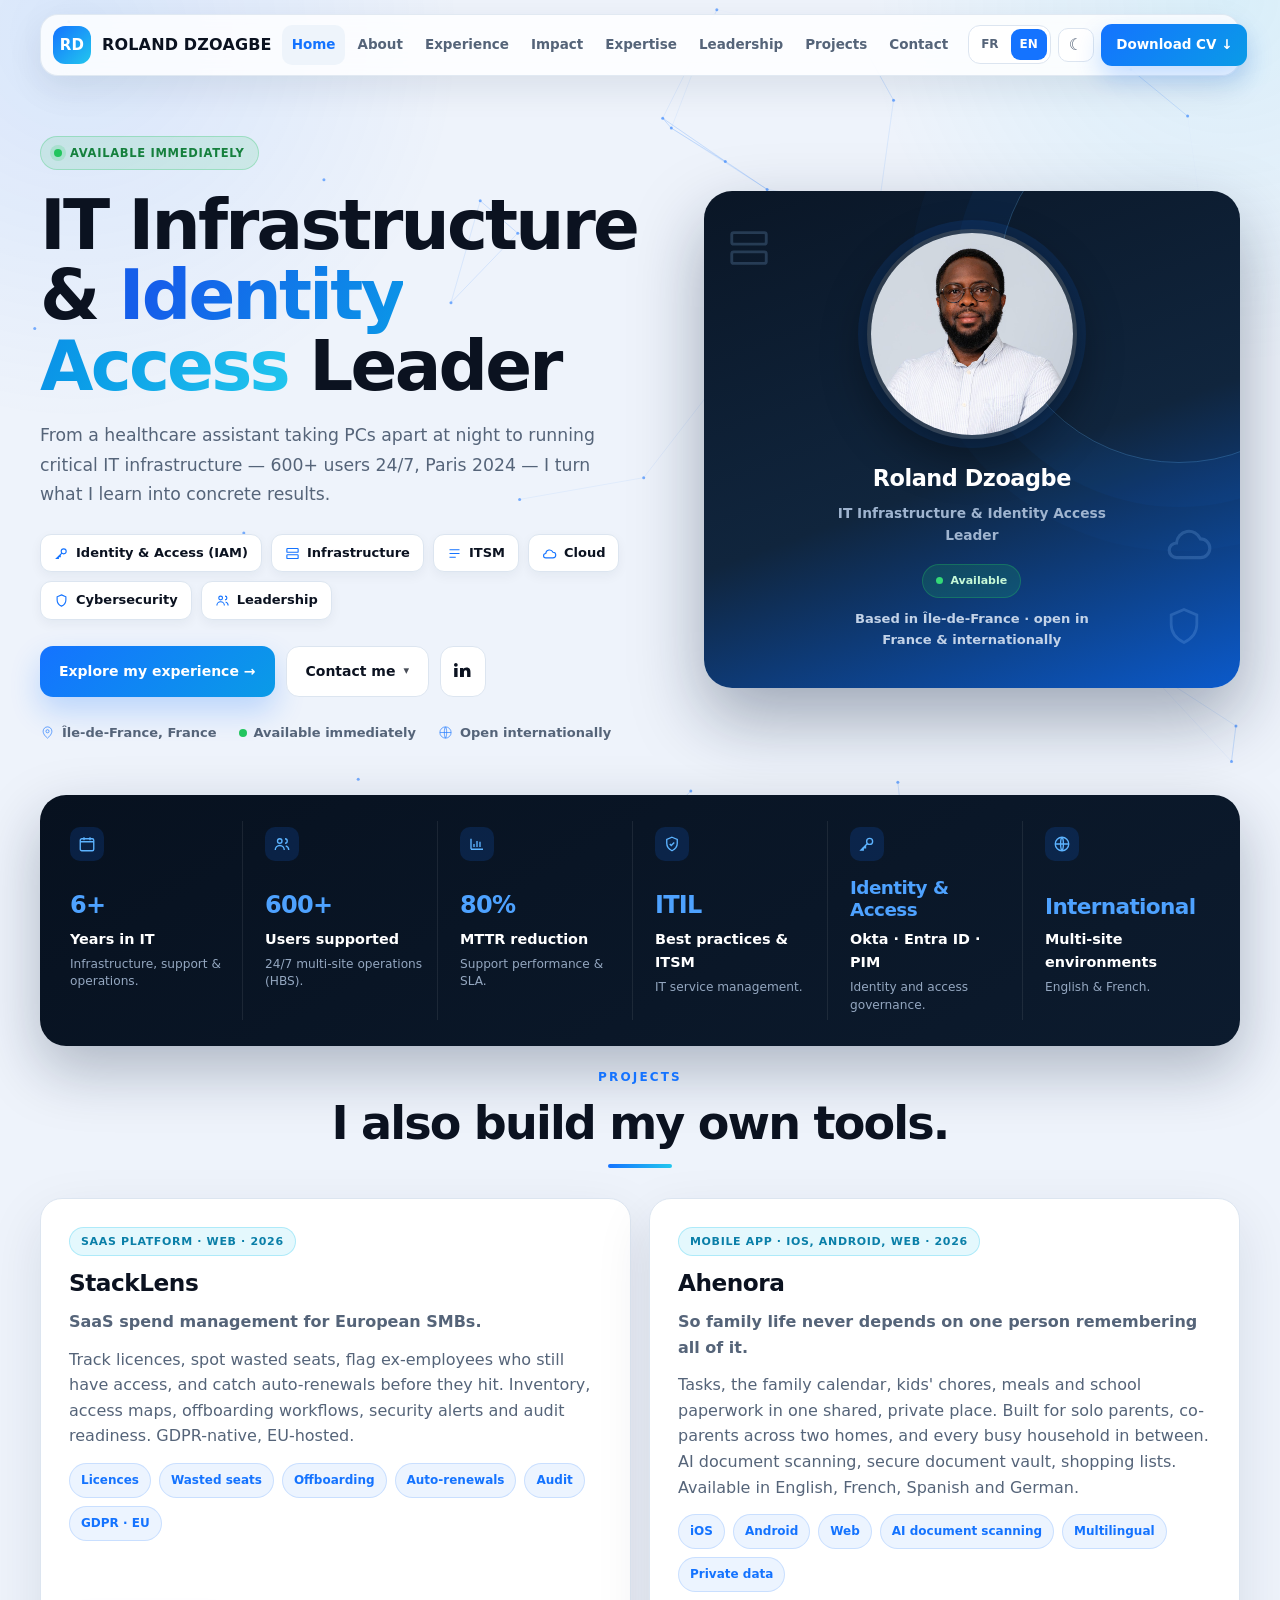
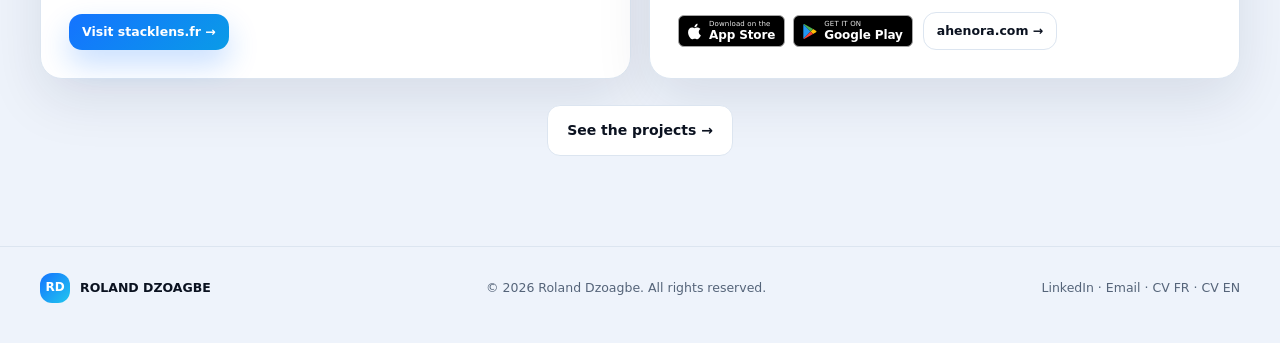
==== commit 5480c135: "Remove the services and quote parts from the portfolio The portfolio keeps the career path and proje" ====
--- a/index.html
+++ b/index.html
@@ -20,8 +20,8 @@
   <meta name="twitter:image" content="https://rdzoagbe.github.io/Portfolio.RDzoagbe/profile.jpg">
   <meta name="color-scheme" content="light dark">
   <meta name="theme-color" content="#07111f">
-  <meta name="build" content="20261023072742">
-  <link rel="stylesheet" href="styles.css?v=20261023072742">
+  <meta name="build" content="20261026111642">
+  <link rel="stylesheet" href="styles.css?v=20261026111642">
 </head>
 <body>
   <header class="nav" aria-label="Navigation principale">
@@ -125,8 +125,8 @@
   <footer><div class="container footer-row">
     <span class="footer-brand"><span class="logo">RD</span>ROLAND DZOAGBE</span>
     <span data-i18n="foot.copy">© 2026 Roland Dzoagbe. Tous droits réservés.</span>
-    <span><a href="https://linkedin.com/in/r-dz" target="_blank" rel="noopener">LinkedIn</a> · <a href="mailto:rolanddzoagbe@gmail.com">Email</a> · <a href="./Roland_Dzoagbe_FR.pdf?v=11" download>CV FR</a> · <a href="./Roland_Dzoagbe_EN.pdf?v=11" download>CV EN</a> · <a href="./services/" data-i18n="foot.svc">Création web</a></span>
+    <span><a href="https://linkedin.com/in/r-dz" target="_blank" rel="noopener">LinkedIn</a> · <a href="mailto:rolanddzoagbe@gmail.com">Email</a> · <a href="./Roland_Dzoagbe_FR.pdf?v=11" download>CV FR</a> · <a href="./Roland_Dzoagbe_EN.pdf?v=11" download>CV EN</a></span>
   </div></footer>
-  <script src="app.js?v=20261023072742"></script>
+  <script src="app.js?v=20261026111642"></script>
 </body>
 </html>
--- a/styles.css
+++ b/styles.css
@@ -195,8 +195,6 @@
 .proj-note h3{margin-bottom:6px}
 .proj-note ul{list-style:none;display:grid;gap:9px;margin-top:10px}
 .proj-note li{color:var(--muted);line-height:1.55;font-size:.95rem}
-.proj-cta{display:flex;align-items:center;justify-content:space-between;gap:16px 24px;flex-wrap:wrap}
-.proj-cta p{color:var(--muted);line-height:1.55;font-size:.95rem;max-width:62ch}
 .proj-intro{max-width:760px;margin:22px auto 0;text-align:center;color:var(--muted);line-height:1.65;font-size:1.02rem}
 .home-proj{padding:10px 0 70px}
 .home-proj .proj-grid{margin-top:30px}
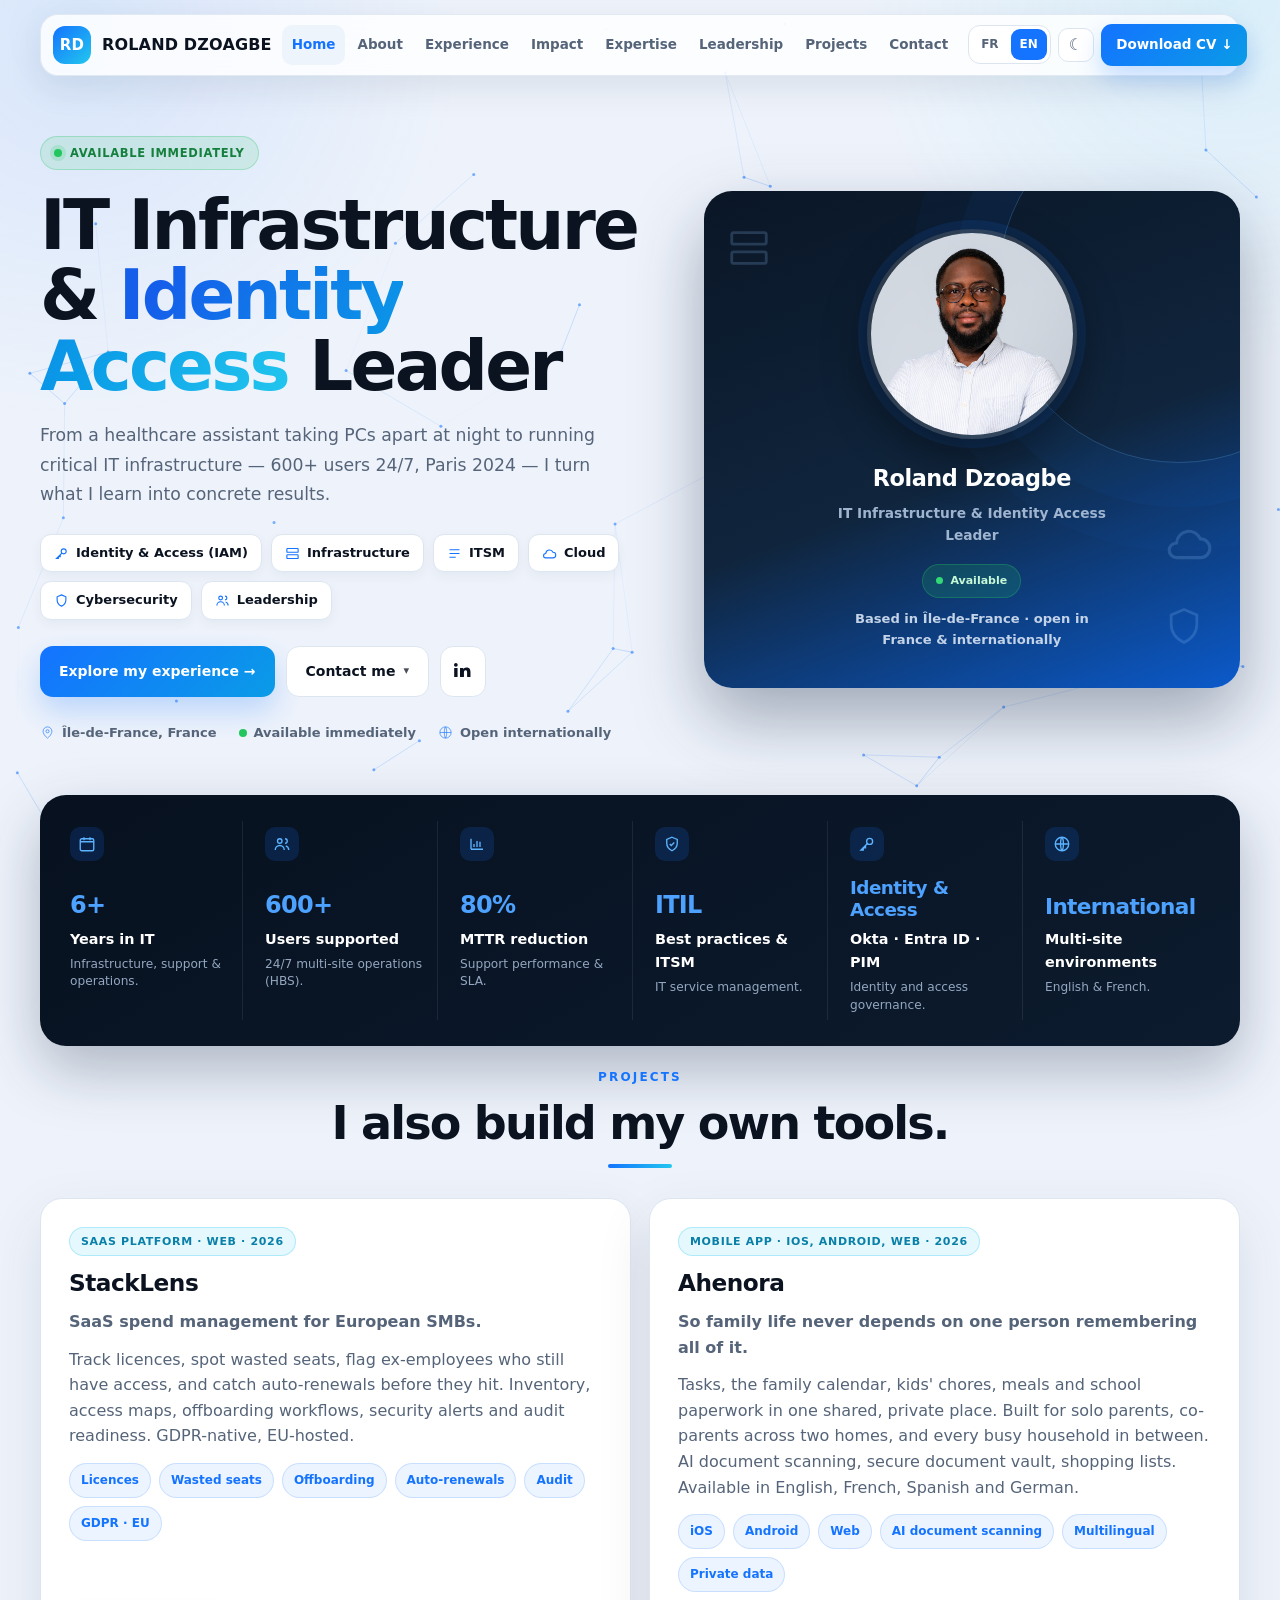
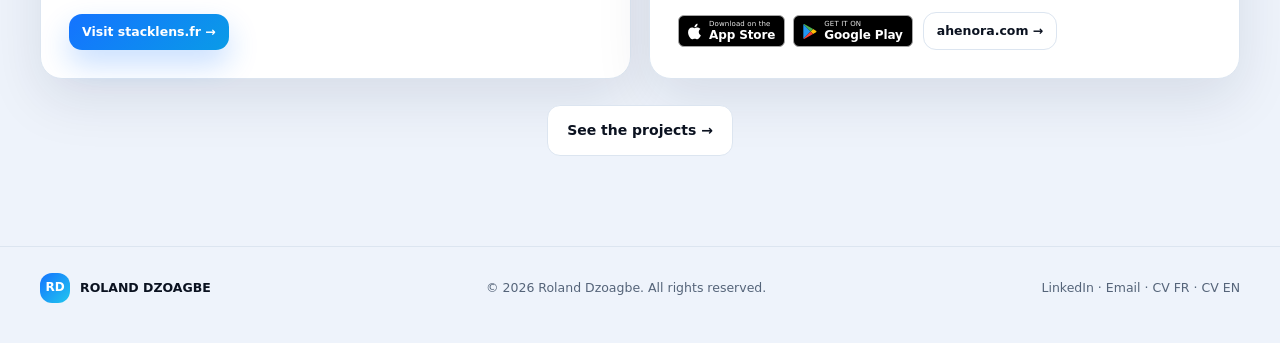
==== commit 60a59d00: "Align iLUKA dates with LinkedIn: March 2024 – March 2025 Update the experience page (FR/EN), both CV" ====
--- a/index.html
+++ b/index.html
@@ -20,8 +20,8 @@
   <meta name="twitter:image" content="https://rdzoagbe.github.io/Portfolio.RDzoagbe/profile.jpg">
   <meta name="color-scheme" content="light dark">
   <meta name="theme-color" content="#07111f">
-  <meta name="build" content="20261026111642">
-  <link rel="stylesheet" href="styles.css?v=20261026111642">
+  <meta name="build" content="20261105072540">
+  <link rel="stylesheet" href="styles.css?v=20261105072540">
 </head>
 <body>
   <header class="nav" aria-label="Navigation principale">
@@ -127,6 +127,6 @@
     <span data-i18n="foot.copy">© 2026 Roland Dzoagbe. Tous droits réservés.</span>
     <span><a href="https://linkedin.com/in/r-dz" target="_blank" rel="noopener">LinkedIn</a> · <a href="mailto:rolanddzoagbe@gmail.com">Email</a> · <a href="./Roland_Dzoagbe_FR.pdf?v=11" download>CV FR</a> · <a href="./Roland_Dzoagbe_EN.pdf?v=11" download>CV EN</a></span>
   </div></footer>
-  <script src="app.js?v=20261026111642"></script>
+  <script src="app.js?v=20261105072540"></script>
 </body>
 </html>
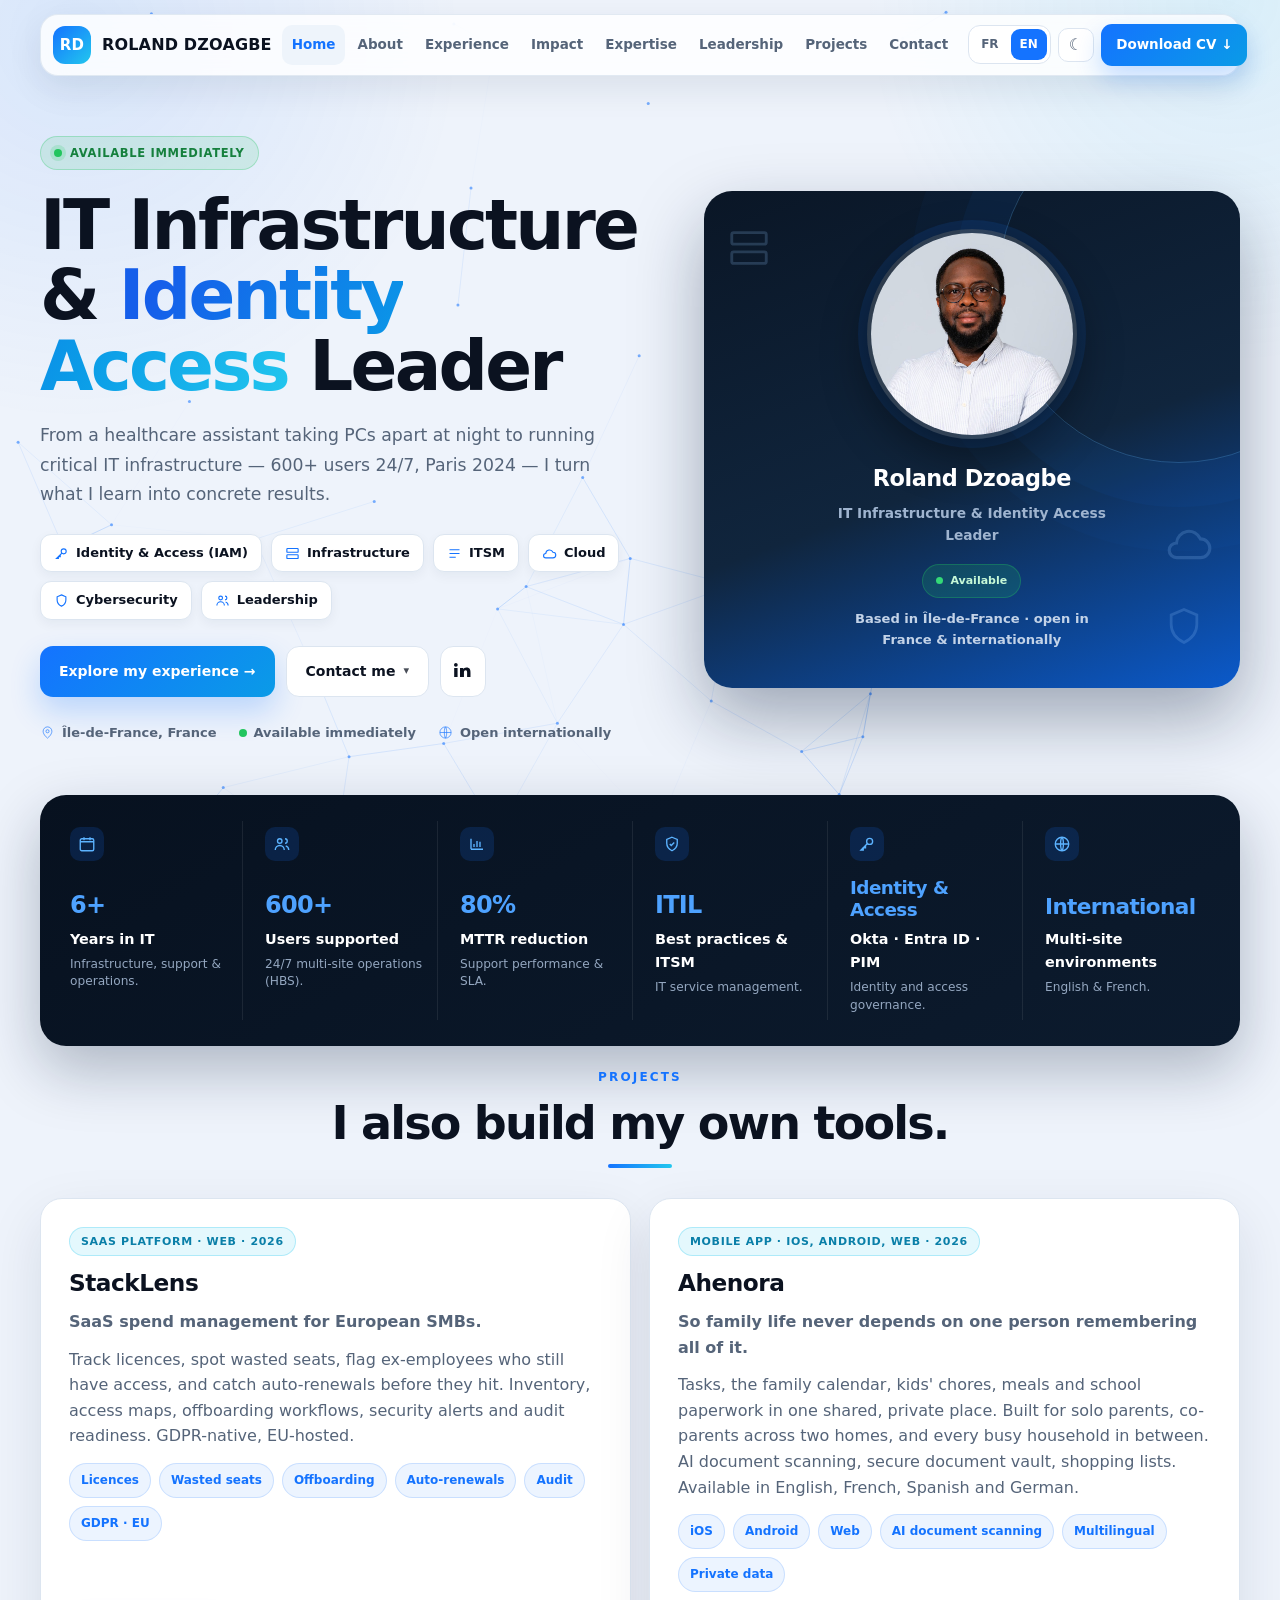
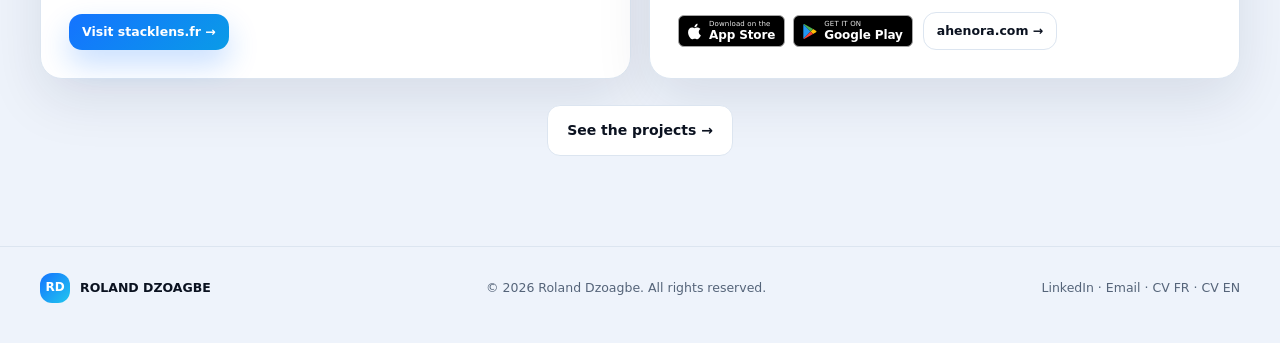
==== commit ee4fd1ce: "Replace the downloadable CVs with the one-page version The site's CV links now serve a shorter, resu" ====
--- a/index.html
+++ b/index.html
@@ -125,7 +125,7 @@
   <footer><div class="container footer-row">
     <span class="footer-brand"><span class="logo">RD</span>ROLAND DZOAGBE</span>
     <span data-i18n="foot.copy">© 2026 Roland Dzoagbe. Tous droits réservés.</span>
-    <span><a href="https://linkedin.com/in/r-dz" target="_blank" rel="noopener">LinkedIn</a> · <a href="mailto:rolanddzoagbe@gmail.com">Email</a> · <a href="./Roland_Dzoagbe_FR.pdf?v=11" download>CV FR</a> · <a href="./Roland_Dzoagbe_EN.pdf?v=11" download>CV EN</a></span>
+    <span><a href="https://linkedin.com/in/r-dz" target="_blank" rel="noopener">LinkedIn</a> · <a href="mailto:rolanddzoagbe@gmail.com">Email</a> · <a href="./Roland_Dzoagbe_FR.pdf?v=12" download>CV FR</a> · <a href="./Roland_Dzoagbe_EN.pdf?v=12" download>CV EN</a></span>
   </div></footer>
   <script src="app.js?v=20261105072540"></script>
 </body>
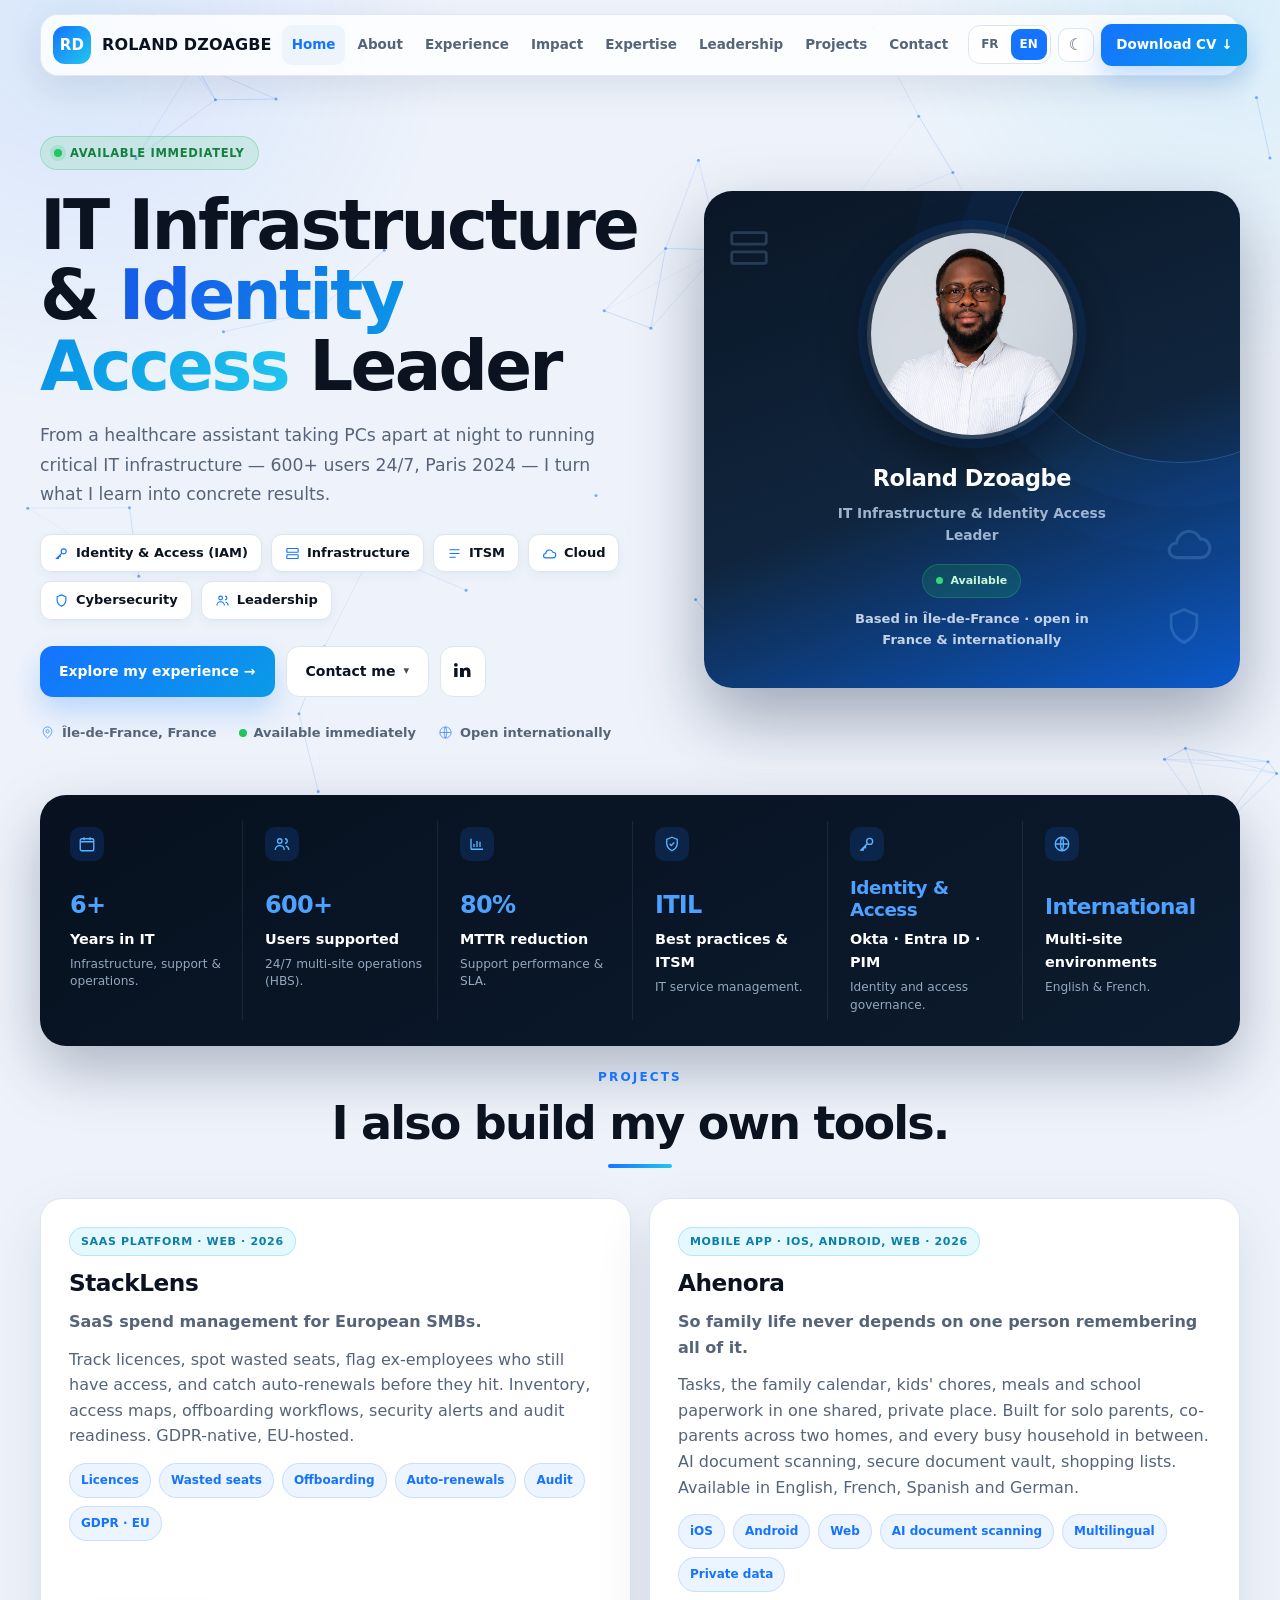
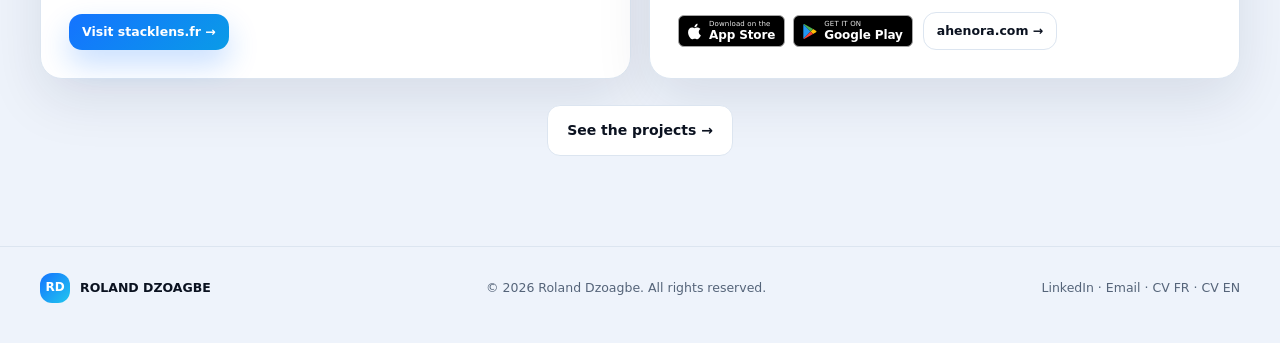
==== commit 416eaf74: "CV: add keywords recruiters search for (IT Manager, Active Directory, MDM, Meraki, Veeam) All terms " ====
--- a/index.html
+++ b/index.html
@@ -125,7 +125,7 @@
   <footer><div class="container footer-row">
     <span class="footer-brand"><span class="logo">RD</span>ROLAND DZOAGBE</span>
     <span data-i18n="foot.copy">© 2026 Roland Dzoagbe. Tous droits réservés.</span>
-    <span><a href="https://linkedin.com/in/r-dz" target="_blank" rel="noopener">LinkedIn</a> · <a href="mailto:rolanddzoagbe@gmail.com">Email</a> · <a href="./Roland_Dzoagbe_FR.pdf?v=12" download>CV FR</a> · <a href="./Roland_Dzoagbe_EN.pdf?v=12" download>CV EN</a></span>
+    <span><a href="https://linkedin.com/in/r-dz" target="_blank" rel="noopener">LinkedIn</a> · <a href="mailto:rolanddzoagbe@gmail.com">Email</a> · <a href="./Roland_Dzoagbe_FR.pdf?v=13" download>CV FR</a> · <a href="./Roland_Dzoagbe_EN.pdf?v=13" download>CV EN</a></span>
   </div></footer>
   <script src="app.js?v=20261105072540"></script>
 </body>
